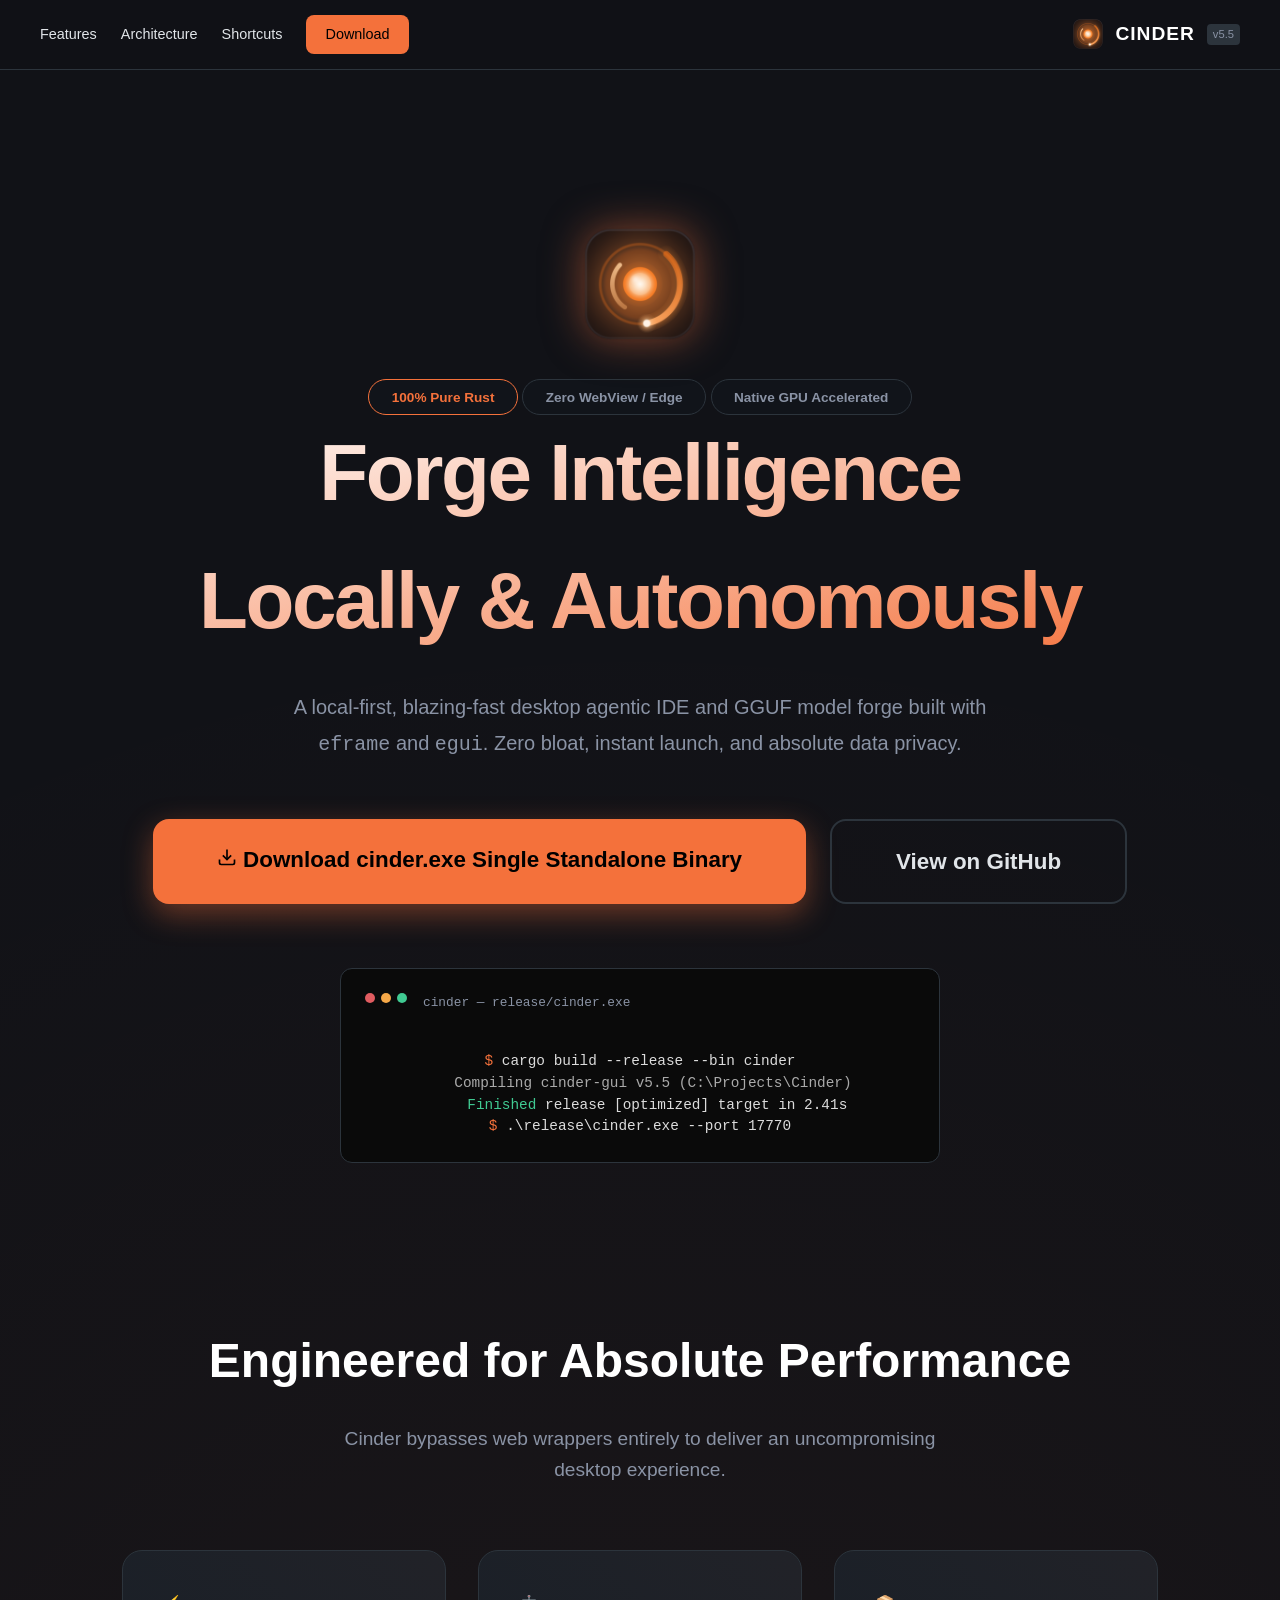
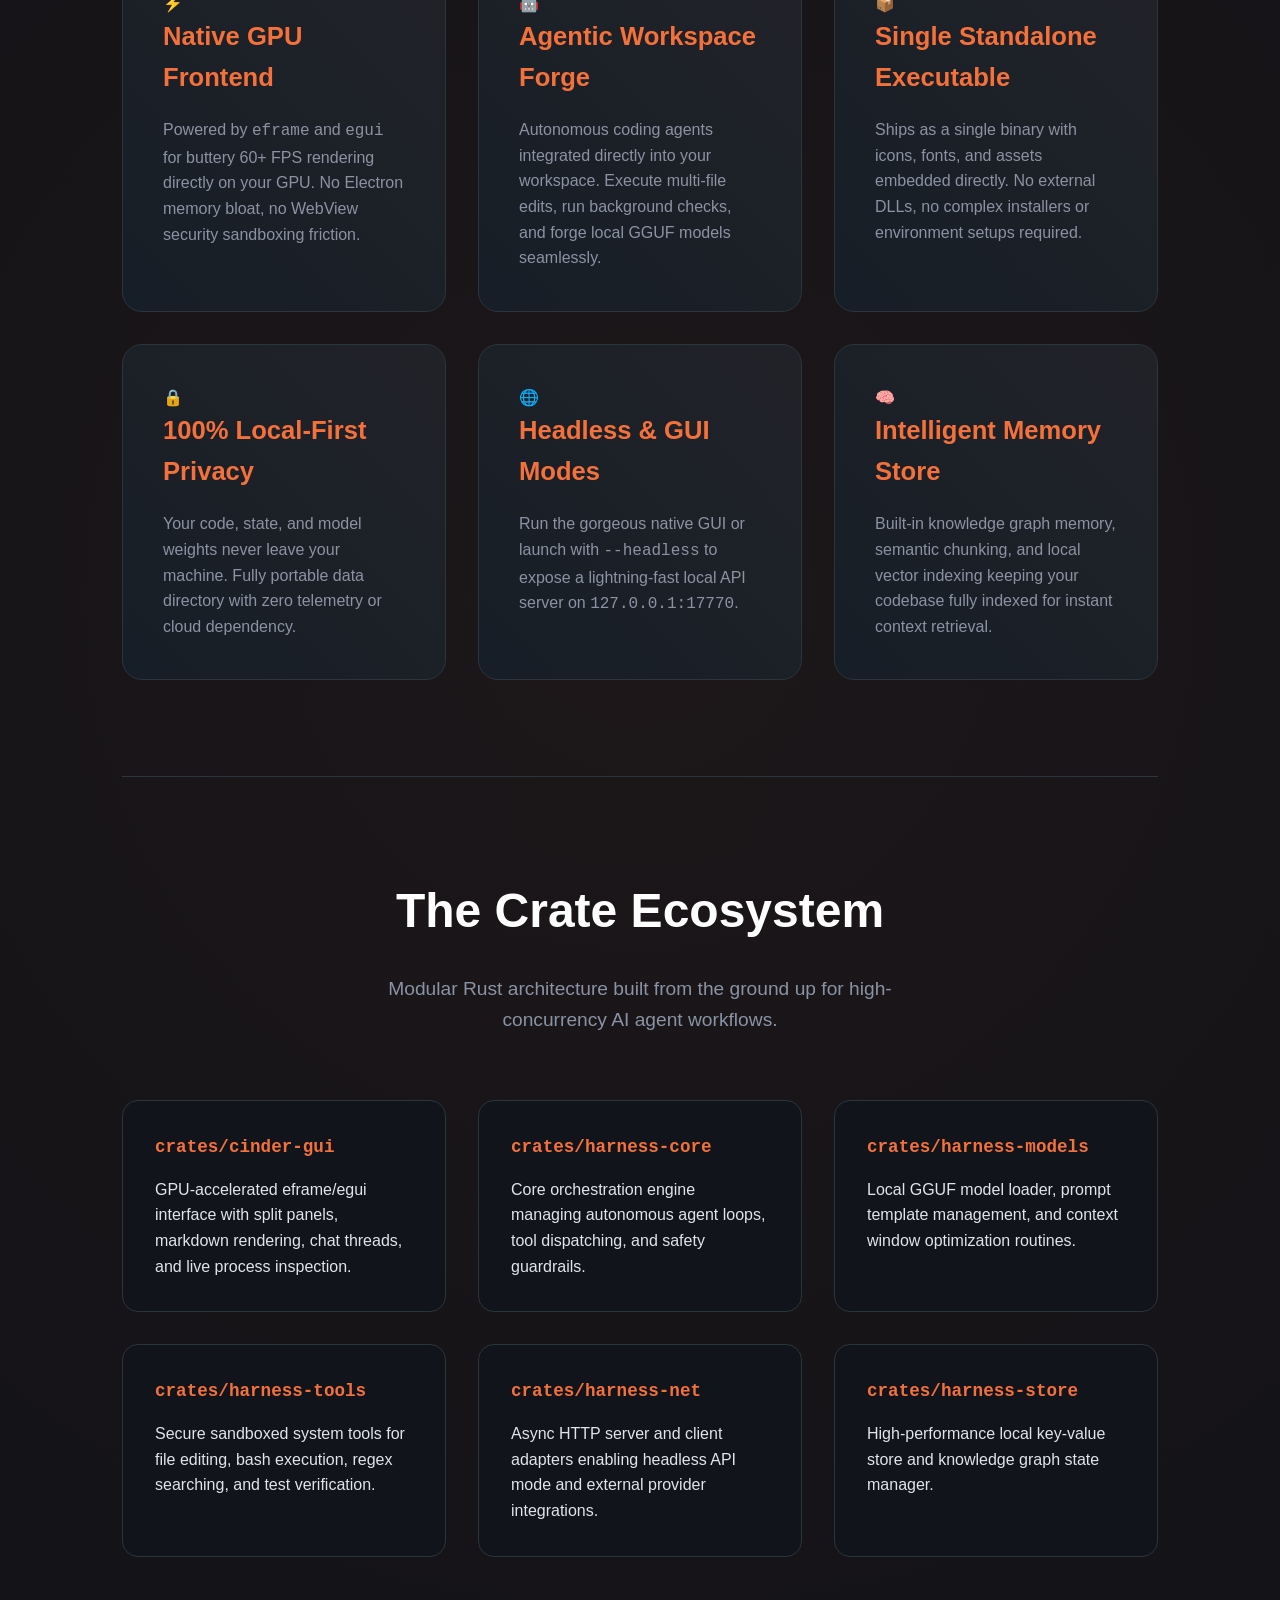
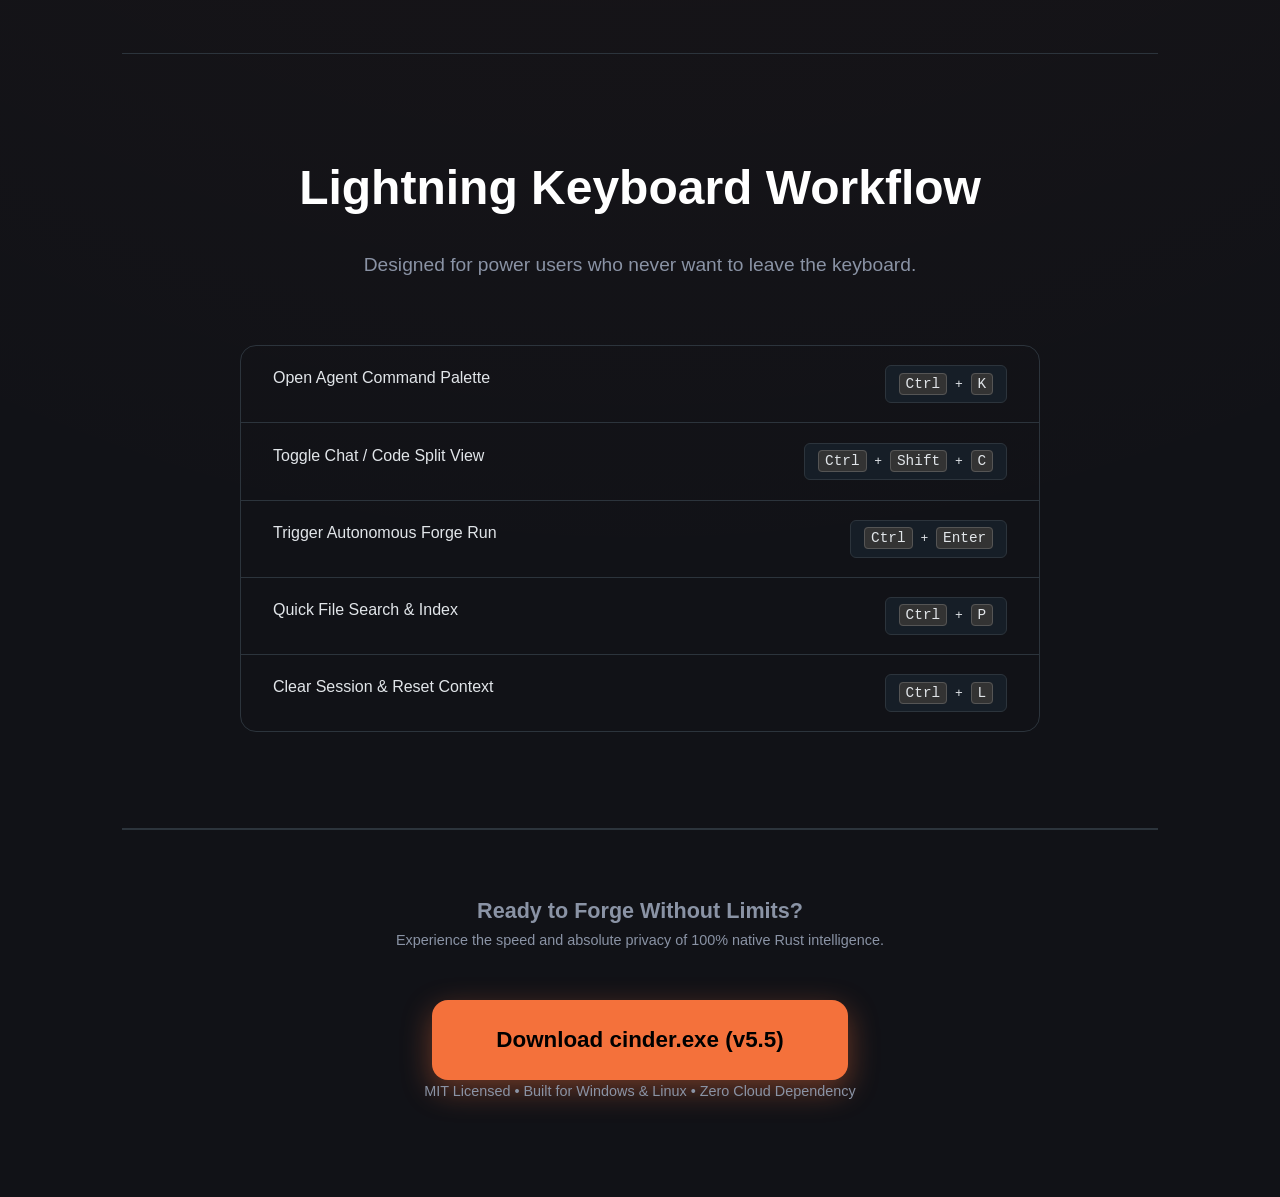
==== website/index.html @ a9d578cb "chore(release): prepare Cinder v5.5 source, docs, and changelog" ====
<!DOCTYPE html>
<html lang="en">
<head>
    <meta charset="UTF-8">
    <meta name="viewport" content="width=device-width, initial-scale=1.0">
    <title>Cinder | Native Rust Local Agentic IDE & Model Forge</title>
    <link rel="icon" type="image/x-icon" href="assets/cinder.ico">
    <link rel="stylesheet" href="style.css">
</head>
<body class="bg-main">
    <!-- Top Navigation Bar -->
    <nav class="top-nav">
        <div class="nav-content">
            <div class="nav-links">
                <a href="#features">Features</a>
                <a href="#architecture">Architecture</a>
                <a href="#shortcuts">Shortcuts</a>
                <a href="#download" class="nav-cta">Download</a>
            </div>
            <div class="nav-brand">
                <img src="assets/cinder.ico" alt="Cinder Logo" class="nav-logo">
                <span class="brand-name">CINDER</span>
                <span class="version-pill">v5.5</span>
            </div>
        </div>
    </nav>

    <div class="container">
        <!-- Hero Section -->
        <header class="hero">
            <div class="hero-glow"></div>
            <div class="hero-content">
                <img src="assets/cinder.ico" alt="Cinder Glowing Orb Logo" class="logo">
                <div class="badge-row">
                    <span class="badge accent-badge">100% Pure Rust</span>
                    <span class="badge">Zero WebView / Edge</span>
                    <span class="badge">Native GPU Accelerated</span>
                </div>
                <h1 class="hero-title">Forge Intelligence<br><span class="gradient-text">Locally & Autonomously</span></h1>
                <p class="tagline">
                    A local-first, blazing-fast desktop agentic IDE and GGUF model forge built with <code>eframe</code> and <code>egui</code>. Zero bloat, instant launch, and absolute data privacy.
                </p>

                <div class="hero-actions" id="download">
                    <a href="https://github.com/cruellophon/cinder_dev/releases/latest" class="btn btn-primary">
                        <svg class="btn-icon" viewBox="0 0 24 24" width="20" height="20" stroke="currentColor" stroke-width="2" fill="none"><path d="M21 15v4a2 2 0 0 1-2 2H5a2 2 0 0 1-2-2v-4"></path><polyline points="7 10 12 15 17 10"></polyline><line x1="12" y1="15" x2="12" y2="3"></line></svg>
                        Download cinder.exe <span class="btn-sub">Single Standalone Binary</span>
                    </a>
                    <a href="https://github.com/cruellophon/cinder_dev" class="btn btn-secondary">
                        View on GitHub
                    </a>
                </div>

                <div class="quick-terminal-preview">
                    <div class="terminal-bar">
                        <span class="dot red"></span>
                        <span class="dot amber"></span>
                        <span class="dot green"></span>
                        <span class="terminal-title">cinder — release/cinder.exe</span>
                    </div>
                    <pre><code class="terminal-code">
<span class="prompt">$</span> cargo build --release --bin cinder
<span class="output">   Compiling cinder-gui v5.5 (C:\Projects\Cinder)</span>
<span class="success">    Finished</span> release [optimized] target in 2.41s
<span class="prompt">$</span> .\release\cinder.exe --port 17770</code></pre>
                </div>
            </div>
        </header>

        <!-- Core Features Grid -->
        <section id="features" class="section">
            <div class="section-header">
                <h2 class="section-title">Engineered for Absolute Performance</h2>
                <p class="section-subtitle">Cinder bypasses web wrappers entirely to deliver an uncompromising desktop experience.</p>
            </div>

            <div class="features-grid">
                <div class="card">
                    <div class="card-icon gpu-icon">⚡</div>
                    <h3 class="card-title">Native GPU Frontend</h3>
                    <p class="card-desc">Powered by <code>eframe</code> and <code>egui</code> for buttery 60+ FPS rendering directly on your GPU. No Electron memory bloat, no WebView security sandboxing friction.</p>
                </div>
                <div class="card">
                    <div class="card-icon agent-icon">🤖</div>
                    <h3 class="card-title">Agentic Workspace Forge</h3>
                    <p class="card-desc">Autonomous coding agents integrated directly into your workspace. Execute multi-file edits, run background checks, and forge local GGUF models seamlessly.</p>
                </div>
                <div class="card">
                    <div class="card-icon binary-icon">📦</div>
                    <h3 class="card-title">Single Standalone Executable</h3>
                    <p class="card-desc">Ships as a single binary with icons, fonts, and assets embedded directly. No external DLLs, no complex installers or environment setups required.</p>
                </div>
                <div class="card">
                    <div class="card-icon privacy-icon">🔒</div>
                    <h3 class="card-title">100% Local-First Privacy</h3>
                    <p class="card-desc">Your code, state, and model weights never leave your machine. Fully portable data directory with zero telemetry or cloud dependency.</p>
                </div>
                <div class="card">
                    <div class="card-icon server-icon">🌐</div>
                    <h3 class="card-title">Headless & GUI Modes</h3>
                    <p class="card-desc">Run the gorgeous native GUI or launch with <code>--headless</code> to expose a lightning-fast local API server on <code>127.0.0.1:17770</code>.</p>
                </div>
                <div class="card">
                    <div class="card-icon memory-icon">🧠</div>
                    <h3 class="card-title">Intelligent Memory Store</h3>
                    <p class="card-desc">Built-in knowledge graph memory, semantic chunking, and local vector indexing keeping your codebase fully indexed for instant context retrieval.</p>
                </div>
            </div>
        </section>

        <!-- Architecture / Crate Ecosystem Section -->
        <section id="architecture" class="section">
            <div class="section-header">
                <h2 class="section-title">The Crate Ecosystem</h2>
                <p class="section-subtitle">Modular Rust architecture built from the ground up for high-concurrency AI agent workflows.</p>
            </div>

            <div class="architecture-grid">
                <div class="arch-card">
                    <code class="arch-code">crates/cinder-gui</code>
                    <p class="arch-desc">GPU-accelerated eframe/egui interface with split panels, markdown rendering, chat threads, and live process inspection.</p>
                </div>
                <div class="arch-card">
                    <code class="arch-code">crates/harness-core</code>
                    <p class="arch-desc">Core orchestration engine managing autonomous agent loops, tool dispatching, and safety guardrails.</p>
                </div>
                <div class="arch-card">
                    <code class="arch-code">crates/harness-models</code>
                    <p class="arch-desc">Local GGUF model loader, prompt template management, and context window optimization routines.</p>
                </div>
                <div class="arch-card">
                    <code class="arch-code">crates/harness-tools</code>
                    <p class="arch-desc">Secure sandboxed system tools for file editing, bash execution, regex searching, and test verification.</p>
                </div>
                <div class="arch-card">
                    <code class="arch-code">crates/harness-net</code>
                    <p class="arch-desc">Async HTTP server and client adapters enabling headless API mode and external provider integrations.</p>
                </div>
                <div class="arch-card">
                    <code class="arch-code">crates/harness-store</code>
                    <p class="arch-desc">High-performance local key-value store and knowledge graph state manager.</p>
                </div>
            </div>
        </section>

        <!-- Keyboard Shortcuts Section -->
        <section id="shortcuts" class="section">
            <div class="section-header">
                <h2 class="section-title">Lightning Keyboard Workflow</h2>
                <p class="section-subtitle">Designed for power users who never want to leave the keyboard.</p>
            </div>

            <div class="shortcuts-table">
                <div class="shortcut-row">
                    <span class="shortcut-desc">Open Agent Command Palette</span>
                    <span class="kbd-group"><kbd>Ctrl</kbd> + <kbd>K</kbd></span>
                </div>
                <div class="shortcut-row">
                    <span class="shortcut-desc">Toggle Chat / Code Split View</span>
                    <span class="kbd-group"><kbd>Ctrl</kbd> + <kbd>Shift</kbd> + <kbd>C</kbd></span>
                </div>
                <div class="shortcut-row">
                    <span class="shortcut-desc">Trigger Autonomous Forge Run</span>
                    <span class="kbd-group"><kbd>Ctrl</kbd> + <kbd>Enter</kbd></span>
                </div>
                <div class="shortcut-row">
                    <span class="shortcut-desc">Quick File Search & Index</span>
                    <span class="kbd-group"><kbd>Ctrl</kbd> + <kbd>P</kbd></span>
                </div>
                <div class="shortcut-row">
                    <span class="shortcut-desc">Clear Session & Reset Context</span>
                    <span class="kbd-group"><kbd>Ctrl</kbd> + <kbd>L</kbd></span>
                </div>
            </div>
        </section>

        <!-- Footer Call to Action -->
        <footer class="footer-cta" id="download">
            <div class="footer-glow"></div>
            <h2 class="footer-title">Ready to Forge Without Limits?</h2>
            <p class="footer-subtitle">Experience the speed and absolute privacy of 100% native Rust intelligence.</p>
            <div class="hero-actions">
                <a href="https://github.com/cruellophon/cinder_dev/releases/latest" class="btn btn-primary">
                    Download cinder.exe (v5.5)
                </a>
            </div>
            <div class="footer-info">
                <span>MIT Licensed</span> • 
                <span>Built for Windows & Linux</span> • 
                <span>Zero Cloud Dependency</span>
            </div>
        </footer>
    </div>
</body>
</html>
---- website/style.css ----
:root {
    /* Cinder Palette - Obsidian & Cinder Glow */
    --bg-main: #111217;
    --bg-sidebar: #0b0c11;
    --bg-elev: #11141a;
    --bg-card: #161e27;
    --bg-hover: #1f2430;
    --border: #2c343c;
    --border-strong: #464a5c;
    --text: #e1e5e9;
    --muted: #8a93a5;
    --accent: #f4713b;
    --accent-hot: #ffa348;
    --accent-soft: rgba(52, 32, 24, 0.8);
    --green: #40ca92;
    --amber: #f5a848;
    --red: #e05c60;
    --purple: #ae8afa;
    --font-main: 'Segoe UI', 'Segoe UI Web (Bold)', 'Tahoma', 'Geneva', 'Verdana', sans-serif;
}

* {
    margin: 0;
    padding: 0;
    box-sizing: border-box;
}

body {
    background-color: var(--bg-main);
    color: var(--text);
    font-family: var(--font-main);
    line-height: 1.6;
    overflow-x: hidden;
    background-image: radial-gradient(circle at 50% 50%, rgba(244, 113, 59, 0.05) 0%, transparent 70%);
}

.top-nav {
    height: 70px;
    background: rgba(17, 18, 23, 0.8);
    backdrop-filter: blur(10px);
    border-bottom: 1px solid var(--border);
    display: flex;
    align-items: center;
    position: fixed;
    top: 0;
    left: 0;
    right: 0;
    z-index: 1000;
    padding: 0 2rem;
}

.nav-content {
    width: 100%;
    max-width: 1200px;
    margin: 0 auto;
    display: flex;
    justify-content: space-between;
    align-items: center;
}

.nav-links {
    display: flex;
    gap: 1.5rem;
    align-items: center;
}

.nav-links a {
    color: var(--text);
    text-decoration: none;
    font-size: 0.9rem;
    font-weight: 500;
    transition: color 0.2s;
}

.nav-links a:hover {
    color: var(--accent);
}

.nav-cta {
    background: var(--accent);
    color: #000 !important;
    padding: 0.5rem 1.2rem;
    border-radius: 8px;
    font-weight: 700;
}

.nav-brand {
    display: flex;
    align-items: center;
    gap: 0.75rem;
}

.nav-logo {
    width: 32px;
    height: 32px;
}

.brand-name {
    font-weight: 900;
    font-size: 1.2rem;
    letter-spacing: 0.05em;
    color: #fff;
}

.version-pill {
    font-size: 0.7rem;
    background: var(--border);
    padding: 2px 6px;
    border-radius: 4px;
    color: var(--muted);
}

.container {
    max-width: 1100px;
    margin: 0 auto;
    padding: 10rem 2rem 2rem; /* Added top padding for fixed nav */
}

header {
    text-align: center;
    padding: 4rem 0;
}

.logo {
    width: 120px;
    height: 120px;
    filter: drop-shadow(0 0 20px rgba(244, 113, 59, 0.5));
    margin-bottom: 2rem;
    animation: float 4s ease-in-out infinite;
}

@keyframes float {
    0%, 100% { transform: translateY(0); }
    50% { transform: translateY(-15px); }
}

h1 {
    font-size: 5rem;
    font-weight: 900;
    margin-bottom: 1.5rem;
    letter-spacing: -0.03em;
    background: linear-gradient(to bottom right, #fff, var(--accent));
    -webkit-background-clip: text;
    -webkit-text-fill-color: transparent;
}

.tagline {
    font-size: 1.25rem;
    color: var(--muted);
    max-width: 750px;
    margin: 0 auto 3.5rem;
    line-height: 1.8;
}

.hero-grid {
    display: grid;
    grid-template-columns: repeat(auto-fit, minmax(320px, 1fr));
    gap: 2rem;
    margin-bottom: 6rem;
}

.card {
    background: var(--bg-card);
    border: 1px solid var(--border);
    padding: 2.5rem;
    border-radius: 20px;
    transition: all 0.4s cubic-bezier(0.175, 0.885, 0.32, 1.275);
    position: relative;
    overflow: hidden;
    height: 100%;
}

.card::before {
    content: '';
    position: absolute;
    top: 0; left: 0; width: 100%; height: 100%;
    background: linear-gradient(45deg, transparent, rgba(244, 113, 59, 0.05));
    pointer-events: none;
}

.card:hover {
    transform: translateY(-10px);
    border-color: var(--accent);
    box-shadow: 0 20px 40px rgba(0, 0, 0, 0.4), 0 0 20px rgba(244, 113, 59, 0.15);
}

.card h3 {
    color: var(--accent);
    font-size: 1.6rem;
    margin-bottom: 1.2rem;
}

.card p {
    color: var(--muted);
    font-size: 1rem;
    line-height: 1.6;
}

.cta-section {
    text-align: center;
    padding: 8rem 2rem;
    background: linear-gradient(to bottom, transparent, rgba(244, 113, 59, 0.03));
    border-radius: 32px;
    border: 1px solid rgba(244, 113, 59, 0.1);
}

.btn {
    display: inline-block;
    padding: 1.4rem 4rem;
    background: var(--accent);
    color: #000;
    text-decoration: none;
    font-weight: 800;
    border-radius: 16px;
    font-size: 1.4rem;
    transition: all 0.3s ease;
    box-shadow: 0 10px 30px rgba(244, 113, 59, 0.4);
}

.btn:hover {
    transform: scale(1.05) translateY(-3px);
    background: var(--accent-hot);
    box-shadow: 0 15px 40px rgba(244, 113, 59, 0.6);
}

.badge {
    padding: 0.6rem 1.4rem;
    background: var(--bg-elev);
    border: 1px solid var(--border);
    border-radius: 50px;
    font-size: 0.85rem;
    color: var(--muted);
    font-weight: 600;
}

.accent-badge {
    border-color: var(--accent);
    color: var(--accent);
}

footer {
    text-align: center;
    padding: 4rem 2rem;
    color: var(--muted);
    font-size: 0.9rem;
    border-top: 1px solid var(--border);
}

.section {
    padding: 6rem 0;
    border-bottom: 1px solid var(--border);
}

.section-header {
    text-align: center;
    margin-bottom: 4rem;
}

.section-title {
    font-size: 3rem;
    font-weight: 800;
    margin-bottom: 1.5rem;
    color: #fff;
}

.section-subtitle {
    font-size: 1.2rem;
    color: var(--muted);
    max-width: 600px;
    margin: 0 auto;
}

.features-grid {
    display: grid;
    grid-template-columns: repeat(auto-fit, minmax(300px, 1fr));
    gap: 2rem;
}

.architecture-grid {
    display: grid;
    grid-template-columns: repeat(auto-fit, minmax(300px, 1fr));
    gap: 2rem;
}

.arch-card {
    background: var(--bg-elev);
    padding: 2rem;
    border-radius: 16px;
    border: 1px solid var(--border);
}

.arch-code {
    display: block;
    font-family: monospace;
    font-size: 1.1rem;
    color: var(--accent);
    margin-bottom: 1rem;
    font-weight: bold;
}

.shortcuts-table {
    max-width: 800px;
    margin: 0 auto;
    border: 1px solid var(--border);
    border-radius: 16px;
    overflow: hidden;
}

.shortcut-row {
    display: flex;
    justify-content: space-between;
    padding: 1.2rem 2rem;
    border-bottom: 1px solid var(--border);
}

.shortcut-row:last-child {
    border-bottom: none;
}

.kbd-group {
    background: var(--bg-card);
    padding: 0.4rem 0.8rem;
    border-radius: 6px;
    border: 1px solid var(--border);
    font-family: monospace;
}

kbd {
    background: #333;
    border: 1px solid #555;
    border-radius: 4px;
    padding: 2px 6px;
    font-size: 0.9rem;
}

.hero-actions {
    display: flex;
    gap: 1.5rem;
    justify-content: center;
    margin-top: 3rem;
}

.btn-secondary {
    background: transparent;
    border: 2px solid var(--border);
    color: var(--text);
    box-shadow: none;
}

.btn-secondary:hover {
    border-color: var(--text);
    background: rgba(255,255,255,0.05);
}

.quick-terminal-preview {
    margin-top: 4rem;
    background: #0a0a0a;
    border-radius: 12px;
    padding: 1.5rem;
    border: 1px solid var(--border);
    max-width: 600px;
    margin-left: auto;
    margin-right: auto;
    font-family: 'Courier New', Courier, monospace;
}

.terminal-bar {
    display: flex;
    gap: 6px;
    margin-bottom: 1rem;
}

.dot {
    width: 10px;
    height: 10px;
    border-radius: 50%;
}

.red { background: var(--red); }
.amber { background: var(--amber); }
.green { background: var(--green); }

.terminal-title {
    font-size: 0.8rem;
    color: var(--muted);
    margin-left: 10px;
}

.terminal-code {
    color: #dcdcdc;
    font-size: 0.9rem;
    line-height: 1.4;
}

.prompt { color: var(--accent); }
.output { color: #aaa; }
.success { color: var(--green); }

@media (max-width: 768px) {
    h1 { font-size: 3rem; }
    .container { padding: 8rem 1rem 2rem; }
    .nav-links { display: none; }
    .hero-actions { flex-direction: column; align-items: center; }
}
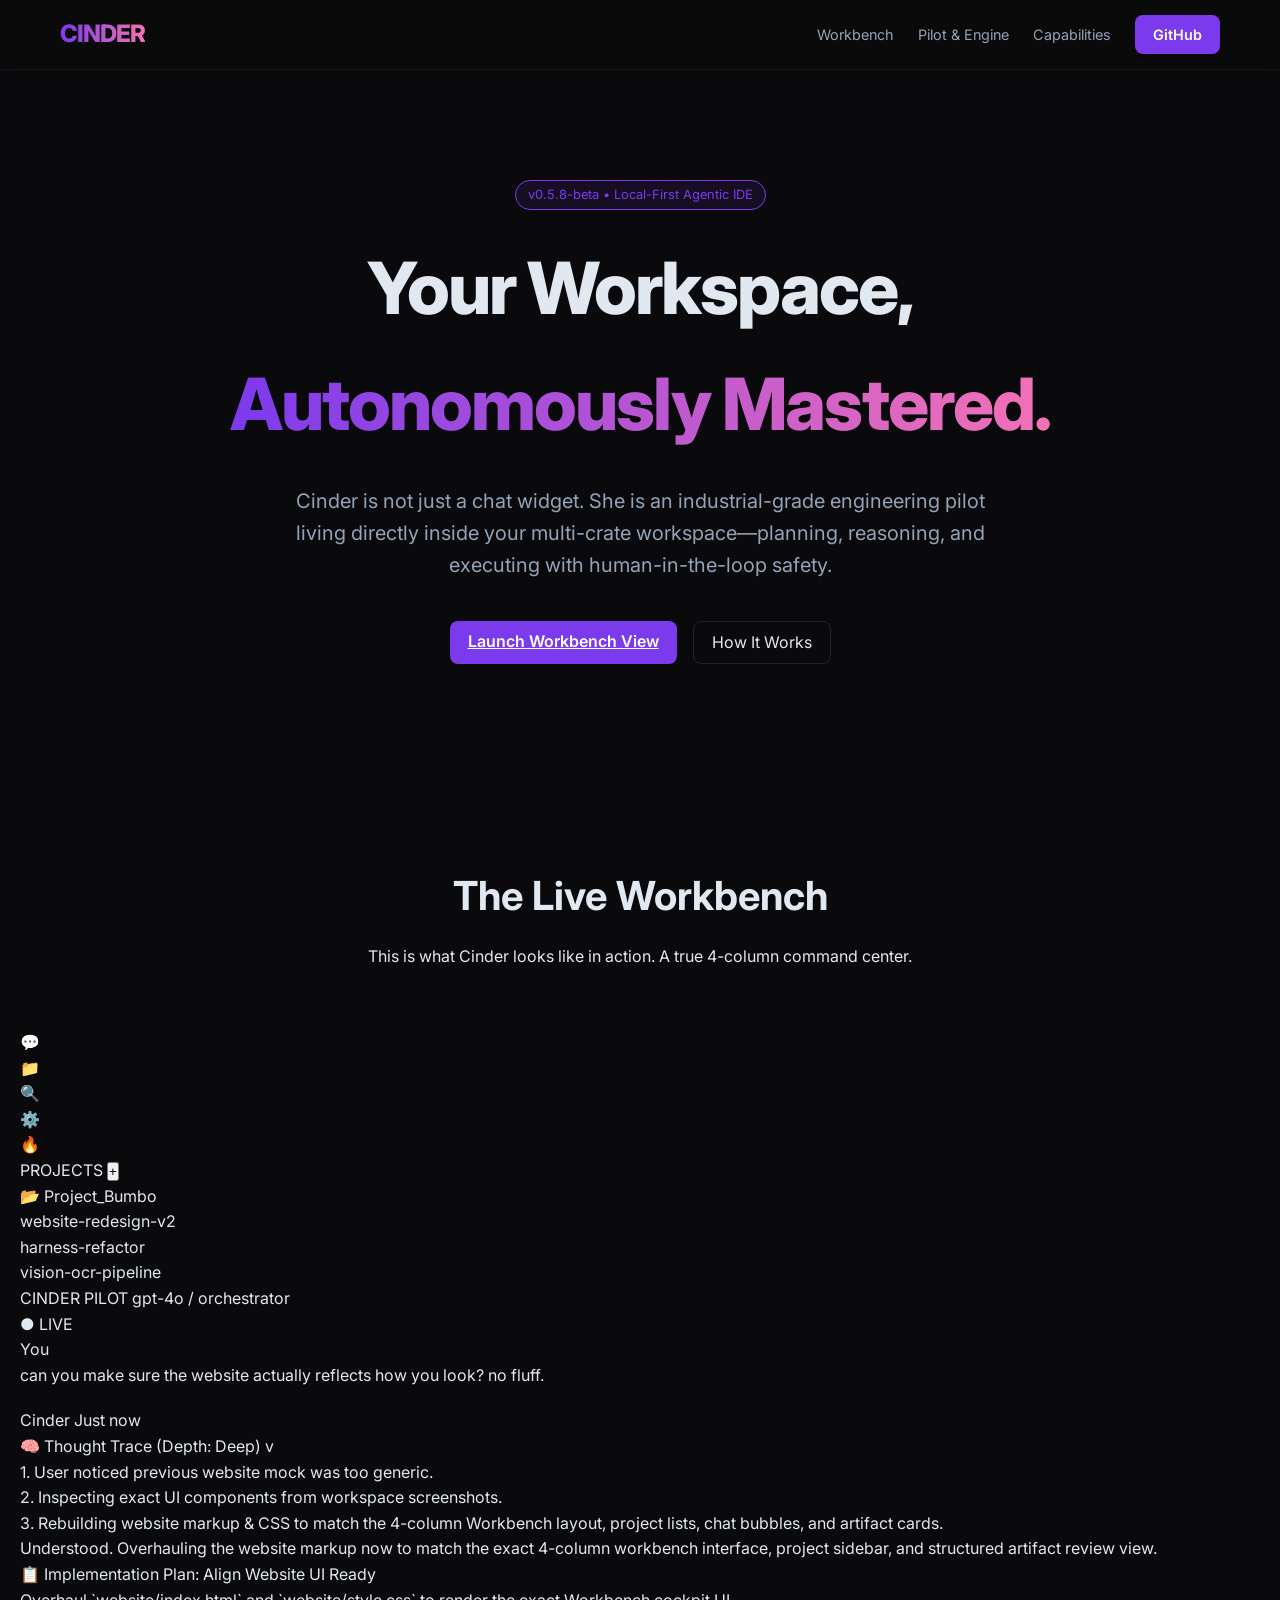
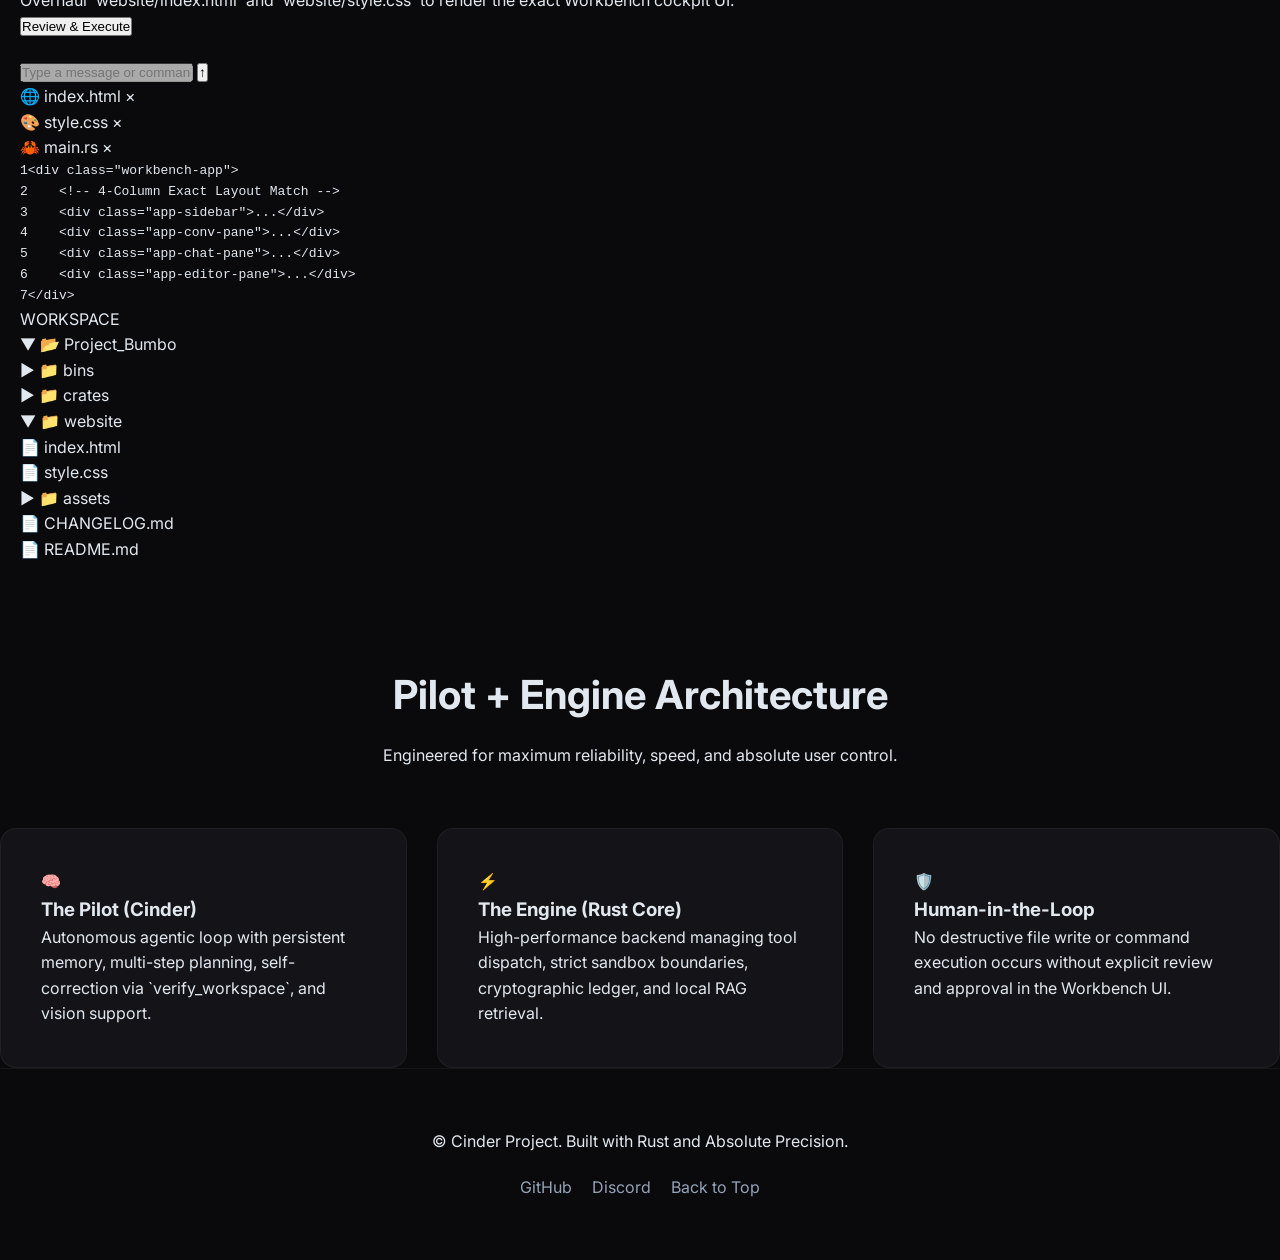
==== commit bcae9b3a: "feat(website): overhaul workbench section to match actual desktop 4-column UI" ====
--- a/website/index.html
+++ b/website/index.html
@@ -3,193 +3,235 @@
 <head>
     <meta charset="UTF-8">
     <meta name="viewport" content="width=device-width, initial-scale=1.0">
-    <title>Cinder | Native Rust Local Agentic IDE & Model Forge</title>
-    <link rel="icon" type="image/x-icon" href="assets/cinder.ico">
+    <title>Cinder | Autonomous AI Engineering Workspace</title>
     <link rel="stylesheet" href="style.css">
+    <link rel="preconnect" href="https://fonts.googleapis.com">
+    <link rel="preconnect" href="https://fonts.gstatic.com" crossorigin>
+    <link href="https://fonts.googleapis.com/css2?family=Inter:wght@300;400;500;600;700&family=JetBrains+Mono:wght@400;500;700&display=swap" rel="stylesheet">
 </head>
-<body class="bg-main">
-    <!-- Top Navigation Bar -->
-    <nav class="top-nav">
-        <div class="nav-content">
+<body>
+    <nav>
+        <div class="nav-container">
+            <div class="logo">
+                <span class="logo-dot"></span>CINDER
+            </div>
             <div class="nav-links">
-                <a href="#features">Features</a>
-                <a href="#architecture">Architecture</a>
-                <a href="#shortcuts">Shortcuts</a>
-                <a href="#download" class="nav-cta">Download</a>
-            </div>
-            <div class="nav-brand">
-                <img src="assets/cinder.ico" alt="Cinder Logo" class="nav-logo">
-                <span class="brand-name">CINDER</span>
-                <span class="version-pill">v5.5</span>
+                <a href="#workbench">Workbench</a>
+                <a href="#pilot">Pilot & Engine</a>
+                <a href="#features">Capabilities</a>
+                <a href="https://github.com" target="_blank" class="btn-primary">GitHub</a>
             </div>
         </div>
     </nav>
 
-    <div class="container">
-        <!-- Hero Section -->
-        <header class="hero">
-            <div class="hero-glow"></div>
-            <div class="hero-content">
-                <img src="assets/cinder.ico" alt="Cinder Glowing Orb Logo" class="logo">
-                <div class="badge-row">
-                    <span class="badge accent-badge">100% Pure Rust</span>
-                    <span class="badge">Zero WebView / Edge</span>
-                    <span class="badge">Native GPU Accelerated</span>
-                </div>
-                <h1 class="hero-title">Forge Intelligence<br><span class="gradient-text">Locally & Autonomously</span></h1>
-                <p class="tagline">
-                    A local-first, blazing-fast desktop agentic IDE and GGUF model forge built with <code>eframe</code> and <code>egui</code>. Zero bloat, instant launch, and absolute data privacy.
-                </p>
-
-                <div class="hero-actions" id="download">
-                    <a href="https://github.com/cruellophon/cinder_dev/releases/latest" class="btn btn-primary">
-                        <svg class="btn-icon" viewBox="0 0 24 24" width="20" height="20" stroke="currentColor" stroke-width="2" fill="none"><path d="M21 15v4a2 2 0 0 1-2 2H5a2 2 0 0 1-2-2v-4"></path><polyline points="7 10 12 15 17 10"></polyline><line x1="12" y1="15" x2="12" y2="3"></line></svg>
-                        Download cinder.exe <span class="btn-sub">Single Standalone Binary</span>
-                    </a>
-                    <a href="https://github.com/cruellophon/cinder_dev" class="btn btn-secondary">
-                        View on GitHub
-                    </a>
-                </div>
-
-                <div class="quick-terminal-preview">
-                    <div class="terminal-bar">
-                        <span class="dot red"></span>
-                        <span class="dot amber"></span>
-                        <span class="dot green"></span>
-                        <span class="terminal-title">cinder — release/cinder.exe</span>
-                    </div>
-                    <pre><code class="terminal-code">
-<span class="prompt">$</span> cargo build --release --bin cinder
-<span class="output">   Compiling cinder-gui v5.5 (C:\Projects\Cinder)</span>
-<span class="success">    Finished</span> release [optimized] target in 2.41s
-<span class="prompt">$</span> .\release\cinder.exe --port 17770</code></pre>
-                </div>
-            </div>
-        </header>
-
-        <!-- Core Features Grid -->
-        <section id="features" class="section">
-            <div class="section-header">
-                <h2 class="section-title">Engineered for Absolute Performance</h2>
-                <p class="section-subtitle">Cinder bypasses web wrappers entirely to deliver an uncompromising desktop experience.</p>
-            </div>
-
-            <div class="features-grid">
-                <div class="card">
-                    <div class="card-icon gpu-icon">⚡</div>
-                    <h3 class="card-title">Native GPU Frontend</h3>
-                    <p class="card-desc">Powered by <code>eframe</code> and <code>egui</code> for buttery 60+ FPS rendering directly on your GPU. No Electron memory bloat, no WebView security sandboxing friction.</p>
-                </div>
-                <div class="card">
-                    <div class="card-icon agent-icon">🤖</div>
-                    <h3 class="card-title">Agentic Workspace Forge</h3>
-                    <p class="card-desc">Autonomous coding agents integrated directly into your workspace. Execute multi-file edits, run background checks, and forge local GGUF models seamlessly.</p>
-                </div>
-                <div class="card">
-                    <div class="card-icon binary-icon">📦</div>
-                    <h3 class="card-title">Single Standalone Executable</h3>
-                    <p class="card-desc">Ships as a single binary with icons, fonts, and assets embedded directly. No external DLLs, no complex installers or environment setups required.</p>
-                </div>
-                <div class="card">
-                    <div class="card-icon privacy-icon">🔒</div>
-                    <h3 class="card-title">100% Local-First Privacy</h3>
-                    <p class="card-desc">Your code, state, and model weights never leave your machine. Fully portable data directory with zero telemetry or cloud dependency.</p>
-                </div>
-                <div class="card">
-                    <div class="card-icon server-icon">🌐</div>
-                    <h3 class="card-title">Headless & GUI Modes</h3>
-                    <p class="card-desc">Run the gorgeous native GUI or launch with <code>--headless</code> to expose a lightning-fast local API server on <code>127.0.0.1:17770</code>.</p>
-                </div>
-                <div class="card">
-                    <div class="card-icon memory-icon">🧠</div>
-                    <h3 class="card-title">Intelligent Memory Store</h3>
-                    <p class="card-desc">Built-in knowledge graph memory, semantic chunking, and local vector indexing keeping your codebase fully indexed for instant context retrieval.</p>
-                </div>
-            </div>
-        </section>
-
-        <!-- Architecture / Crate Ecosystem Section -->
-        <section id="architecture" class="section">
-            <div class="section-header">
-                <h2 class="section-title">The Crate Ecosystem</h2>
-                <p class="section-subtitle">Modular Rust architecture built from the ground up for high-concurrency AI agent workflows.</p>
-            </div>
-
-            <div class="architecture-grid">
-                <div class="arch-card">
-                    <code class="arch-code">crates/cinder-gui</code>
-                    <p class="arch-desc">GPU-accelerated eframe/egui interface with split panels, markdown rendering, chat threads, and live process inspection.</p>
-                </div>
-                <div class="arch-card">
-                    <code class="arch-code">crates/harness-core</code>
-                    <p class="arch-desc">Core orchestration engine managing autonomous agent loops, tool dispatching, and safety guardrails.</p>
-                </div>
-                <div class="arch-card">
-                    <code class="arch-code">crates/harness-models</code>
-                    <p class="arch-desc">Local GGUF model loader, prompt template management, and context window optimization routines.</p>
-                </div>
-                <div class="arch-card">
-                    <code class="arch-code">crates/harness-tools</code>
-                    <p class="arch-desc">Secure sandboxed system tools for file editing, bash execution, regex searching, and test verification.</p>
-                </div>
-                <div class="arch-card">
-                    <code class="arch-code">crates/harness-net</code>
-                    <p class="arch-desc">Async HTTP server and client adapters enabling headless API mode and external provider integrations.</p>
-                </div>
-                <div class="arch-card">
-                    <code class="arch-code">crates/harness-store</code>
-                    <p class="arch-desc">High-performance local key-value store and knowledge graph state manager.</p>
-                </div>
-            </div>
-        </section>
-
-        <!-- Keyboard Shortcuts Section -->
-        <section id="shortcuts" class="section">
-            <div class="section-header">
-                <h2 class="section-title">Lightning Keyboard Workflow</h2>
-                <p class="section-subtitle">Designed for power users who never want to leave the keyboard.</p>
-            </div>
-
-            <div class="shortcuts-table">
-                <div class="shortcut-row">
-                    <span class="shortcut-desc">Open Agent Command Palette</span>
-                    <span class="kbd-group"><kbd>Ctrl</kbd> + <kbd>K</kbd></span>
-                </div>
-                <div class="shortcut-row">
-                    <span class="shortcut-desc">Toggle Chat / Code Split View</span>
-                    <span class="kbd-group"><kbd>Ctrl</kbd> + <kbd>Shift</kbd> + <kbd>C</kbd></span>
-                </div>
-                <div class="shortcut-row">
-                    <span class="shortcut-desc">Trigger Autonomous Forge Run</span>
-                    <span class="kbd-group"><kbd>Ctrl</kbd> + <kbd>Enter</kbd></span>
-                </div>
-                <div class="shortcut-row">
-                    <span class="shortcut-desc">Quick File Search & Index</span>
-                    <span class="kbd-group"><kbd>Ctrl</kbd> + <kbd>P</kbd></span>
-                </div>
-                <div class="shortcut-row">
-                    <span class="shortcut-desc">Clear Session & Reset Context</span>
-                    <span class="kbd-group"><kbd>Ctrl</kbd> + <kbd>L</kbd></span>
-                </div>
-            </div>
-        </section>
-
-        <!-- Footer Call to Action -->
-        <footer class="footer-cta" id="download">
-            <div class="footer-glow"></div>
-            <h2 class="footer-title">Ready to Forge Without Limits?</h2>
-            <p class="footer-subtitle">Experience the speed and absolute privacy of 100% native Rust intelligence.</p>
+    <header class="hero">
+        <div class="hero-content">
+            <div class="badge">v0.5.8-beta • Local-First Agentic IDE</div>
+            <h1>Your Workspace, <span class="gradient-text">Autonomously Mastered.</span></h1>
+            <p class="hero-subtitle">
+                Cinder is not just a chat widget. She is an industrial-grade engineering pilot living directly inside your multi-crate workspace—planning, reasoning, and executing with human-in-the-loop safety.
+            </p>
             <div class="hero-actions">
-                <a href="https://github.com/cruellophon/cinder_dev/releases/latest" class="btn btn-primary">
-                    Download cinder.exe (v5.5)
-                </a>
-            </div>
-            <div class="footer-info">
-                <span>MIT Licensed</span> • 
-                <span>Built for Windows & Linux</span> • 
-                <span>Zero Cloud Dependency</span>
-            </div>
-        </footer>
-    </div>
+                <a href="#workbench" class="btn-primary">Launch Workbench View</a>
+                <a href="#pilot" class="btn-secondary">How It Works</a>
+            </div>
+        </div>
+    </header>
+
+    <!-- THE WORKBENCH: Exact Representation of the Actual App UI -->
+    <section id="workbench" class="workbench-section">
+        <div class="section-header">
+            <h2>The Live Workbench</h2>
+            <p>This is what Cinder looks like in action. A true 4-column command center.</p>
+        </div>
+
+        <div class="workbench-app">
+            <!-- Sidebar: Projects & Navigation -->
+            <div class="app-sidebar">
+                <div class="sidebar-top">
+                    <div class="nav-icon active" title="Chats & Sessions">💬</div>
+                    <div class="nav-icon" title="Project Files">📁</div>
+                    <div class="nav-icon" title="Search Index">🔍</div>
+                    <div class="nav-icon" title="Settings">⚙️</div>
+                </div>
+                <div class="sidebar-bottom">
+                    <div class="user-avatar" title="Cinder Engine Active">🔥</div>
+                </div>
+            </div>
+
+            <!-- Column 1: Conversations & History Sidebar -->
+            <div class="app-conv-pane">
+                <div class="pane-header">
+                    <span>PROJECTS</span>
+                    <button class="icon-btn">+</button>
+                </div>
+                <div class="project-group">
+                    <div class="project-item active">
+                        <span class="folder-icon">📂</span> Project_Bumbo
+                    </div>
+                    <div class="conv-list">
+                        <div class="conv-item active">
+                            <span class="status-dot"></span> website-redesign-v2
+                        </div>
+                        <div class="conv-item">
+                            <span class="status-dot offline"></span> harness-refactor
+                        </div>
+                        <div class="conv-item">
+                            <span class="status-dot offline"></span> vision-ocr-pipeline
+                        </div>
+                    </div>
+                </div>
+            </div>
+
+            <!-- Column 2: Chat & Thought Trace Panel -->
+            <div class="app-chat-pane">
+                <div class="pane-header chat-header-bar">
+                    <div class="chat-title">
+                        <span class="agent-badge">CINDER PILOT</span>
+                        <span class="model-tag">gpt-4o / orchestrator</span>
+                    </div>
+                    <div class="header-actions">
+                        <span class="status-badge live">● LIVE</span>
+                    </div>
+                </div>
+                
+                <div class="chat-stream">
+                    <div class="message user-msg">
+                        <div class="msg-author">You</div>
+                        <div class="msg-text">can you make sure the website actually reflects how you look? no fluff.</div>
+                    </div>
+
+                    <div class="message cinder-msg">
+                        <div class="msg-author">Cinder <span class="time">Just now</span></div>
+                        
+                        <!-- Thought Trace Box -->
+                        <div class="thought-trace-box">
+                            <div class="thought-header">
+                                <span class="thought-icon">🧠</span>
+                                <span>Thought Trace (Depth: Deep)</span>
+                                <span class="thought-toggle">v</span>
+                            </div>
+                            <div class="thought-body">
+                                <div>1. User noticed previous website mock was too generic.</div>
+                                <div>2. Inspecting exact UI components from workspace screenshots.</div>
+                                <div>3. Rebuilding website markup & CSS to match the 4-column Workbench layout, project lists, chat bubbles, and artifact cards.</div>
+                            </div>
+                        </div>
+
+                        <div class="msg-text">
+                            Understood. Overhauling the website markup now to match the exact 4-column workbench interface, project sidebar, and structured artifact review view.
+                        </div>
+
+                        <!-- Review / Approval Card -->
+                        <div class="artifact-preview-card">
+                            <div class="card-top">
+                                <span class="card-icon">📋</span>
+                                <span class="card-title">Implementation Plan: Align Website UI</span>
+                                <span class="badge-approved">Ready</span>
+                            </div>
+                            <div class="card-desc">
+                                Overhaul `website/index.html` and `website/style.css` to render the exact Workbench cockpit UI.
+                            </div>
+                            <div class="card-footer">
+                                <button class="btn-review-action">Review & Execute</button>
+                            </div>
+                        </div>
+                    </div>
+                </div>
+
+                <div class="chat-input-area">
+                    <div class="input-wrapper">
+                        <input type="text" placeholder="Type a message or command to Cinder..." disabled>
+                        <button class="send-btn">↑</button>
+                    </div>
+                </div>
+            </div>
+
+            <!-- Column 3: Artifacts / Editor Workspace -->
+            <div class="app-editor-pane">
+                <div class="editor-tabs-bar">
+                    <div class="tab-item active">
+                        <span class="file-icon">🌐</span> index.html
+                        <span class="close-tab">×</span>
+                    </div>
+                    <div class="tab-item">
+                        <span class="file-icon">🎨</span> style.css
+                        <span class="close-tab">×</span>
+                    </div>
+                    <div class="tab-item">
+                        <span class="file-icon">🦀</span> main.rs
+                        <span class="close-tab">×</span>
+                    </div>
+                </div>
+
+                <div class="editor-code-view">
+                    <pre><span class="line-num">1</span><span class="code-keyword">&lt;div</span> <span class="code-attr">class</span>=<span class="code-str">"workbench-app"</span><span class="code-keyword">&gt;</span>
+<span class="line-num">2</span>    <span class="code-comment">&lt;!-- 4-Column Exact Layout Match --&gt;</span>
+<span class="line-num">3</span>    <span class="code-keyword">&lt;div</span> <span class="code-attr">class</span>=<span class="code-str">"app-sidebar"</span><span class="code-keyword">&gt;</span>...<span class="code-keyword">&lt;/div&gt;</span>
+<span class="line-num">4</span>    <span class="code-keyword">&lt;div</span> <span class="code-attr">class</span>=<span class="code-str">"app-conv-pane"</span><span class="code-keyword">&gt;</span>...<span class="code-keyword">&lt;/div&gt;</span>
+<span class="line-num">5</span>    <span class="code-keyword">&lt;div</span> <span class="code-attr">class</span>=<span class="code-str">"app-chat-pane"</span><span class="code-keyword">&gt;</span>...<span class="code-keyword">&lt;/div&gt;</span>
+<span class="line-num">6</span>    <span class="code-keyword">&lt;div</span> <span class="code-attr">class</span>=<span class="code-str">"app-editor-pane"</span><span class="code-keyword">&gt;</span>...<span class="code-keyword">&lt;/div&gt;</span>
+<span class="line-num">7</span><span class="code-keyword">&lt;/div&gt;</span></pre>
+                </div>
+            </div>
+
+            <!-- Column 4: File Tree / Inspector -->
+            <div class="app-filetree-pane">
+                <div class="pane-header">WORKSPACE</div>
+                <div class="tree-root">
+                    <div class="tree-item folder open">
+                        <span>▼</span> 📂 Project_Bumbo
+                    </div>
+                    <div class="tree-sub">
+                        <div class="tree-item folder"><span>▶</span> 📁 bins</div>
+                        <div class="tree-item folder"><span>▶</span> 📁 crates</div>
+                        <div class="tree-item folder"><span>▼</span> 📁 website</div>
+                        <div class="tree-sub">
+                            <div class="tree-item file active">📄 index.html</div>
+                            <div class="tree-item file">📄 style.css</div>
+                            <div class="tree-item folder"><span>▶</span> 📁 assets</div>
+                        </div>
+                        <div class="tree-item file">📄 CHANGELOG.md</div>
+                        <div class="tree-item file">📄 README.md</div>
+                    </div>
+                </div>
+            </div>
+        </div>
+    </section>
+
+    <section id="pilot" class="features-grid-section">
+        <div class="section-header">
+            <h2>Pilot + Engine Architecture</h2>
+            <p>Engineered for maximum reliability, speed, and absolute user control.</p>
+        </div>
+        <div class="grid">
+            <div class="card">
+                <div class="card-icon-box">🧠</div>
+                <h3>The Pilot (Cinder)</h3>
+                <p>Autonomous agentic loop with persistent memory, multi-step planning, self-correction via `verify_workspace`, and vision support.</p>
+            </div>
+            <div class="card">
+                <div class="card-icon-box">⚡</div>
+                <h3>The Engine (Rust Core)</h3>
+                <p>High-performance backend managing tool dispatch, strict sandbox boundaries, cryptographic ledger, and local RAG retrieval.</p>
+            </div>
+            <div class="card">
+                <div class="card-icon-box">🛡️</div>
+                <h3>Human-in-the-Loop</h3>
+                <p>No destructive file write or command execution occurs without explicit review and approval in the Workbench UI.</p>
+            </div>
+        </div>
+    </section>
+
+    <footer>
+        <div class="footer-content">
+            <p>&copy; Cinder Project. Built with Rust and Absolute Precision.</p>
+            <div class="socials">
+                <a href="https://github.com" target="_blank">GitHub</a>
+                <a href="https://discord.com" target="_blank">Discord</a>
+                <a href="#workbench">Back to Top</a>
+            </div>
+        </div>
+    </footer>
 </body>
-</html>+</html>
--- a/website/style.css
+++ b/website/style.css
@@ -1,22 +1,14 @@
 :root {
-    /* Cinder Palette - Obsidian & Cinder Glow */
-    --bg-main: #111217;
-    --bg-sidebar: #0b0c11;
-    --bg-elev: #11141a;
-    --bg-card: #161e27;
-    --bg-hover: #1f2430;
-    --border: #2c343c;
-    --border-strong: #464a5c;
-    --text: #e1e5e9;
-    --muted: #8a93a5;
-    --accent: #f4713b;
-    --accent-hot: #ffa348;
-    --accent-soft: rgba(52, 32, 24, 0.8);
-    --green: #40ca92;
-    --amber: #f5a848;
-    --red: #e05c60;
-    --purple: #ae8afa;
-    --font-main: 'Segoe UI', 'Segoe UI Web (Bold)', 'Tahoma', 'Geneva', 'Verdana', sans-serif;
+    --bg: #0a0a0c;
+    --surface: #141418;
+    --primary: #7c3aed;
+    --secondary: #a78bfa;
+    --text: #e2e8f0;
+    --text-muted: #94a3b8;
+    --accent: #f472b6;
+    --glow: rgba(124, 58, 237, 0.3);
+    --font-main: 'Inter', sans-serif;
+    --font-mono: 'JetBrains Mono', monospace;
 }
 
 * {
@@ -26,379 +18,458 @@
 }
 
 body {
-    background-color: var(--bg-main);
+    background-color: var(--bg);
     color: var(--text);
     font-family: var(--font-main);
     line-height: 1.6;
     overflow-x: hidden;
-    background-image: radial-gradient(circle at 50% 50%, rgba(244, 113, 59, 0.05) 0%, transparent 70%);
-}
-
-.top-nav {
+}
+
+/* Navigation */
+nav {
     height: 70px;
-    background: rgba(17, 18, 23, 0.8);
+    border-bottom: 1px solid rgba(255, 255, 255, 0.05);
+    background: rgba(10, 10, 12, 0.8);
     backdrop-filter: blur(10px);
-    border-bottom: 1px solid var(--border);
-    display: flex;
-    align-items: center;
     position: fixed;
     top: 0;
-    left: 0;
-    right: 0;
+    width: 100%;
     z-index: 1000;
-    padding: 0 2rem;
-}
-
-.nav-content {
-    width: 100%;
+    display: flex;
+    align-items: center;
+}
+
+.nav-container {
     max-width: 1200px;
     margin: 0 auto;
+    padding: 0 20px;
     display: flex;
     justify-content: space-between;
     align-items: center;
+    width: 100%;
+}
+
+.logo {
+    font-weight: 800;
+    font-size: 1.5rem;
+    letter-spacing: -1px;
+    background: linear-gradient(90deg, var(--primary), var(--accent));
+    -webkit-background-clip: text;
+    -webkit-text-fill-color: transparent;
 }
 
 .nav-links {
     display: flex;
-    gap: 1.5rem;
+    gap: 24px;
     align-items: center;
 }
 
 .nav-links a {
-    color: var(--text);
+    color: var(--text-muted);
     text-decoration: none;
     font-size: 0.9rem;
-    font-weight: 500;
     transition: color 0.2s;
 }
 
 .nav-links a:hover {
-    color: var(--accent);
-}
-
-.nav-cta {
-    background: var(--accent);
-    color: #000 !important;
-    padding: 0.5rem 1.2rem;
+    color: var(--text);
+}
+
+.btn-primary {
+    background: var(--primary);
+    color: white !important;
+    padding: 8px 18px;
     border-radius: 8px;
-    font-weight: 700;
-}
-
-.nav-brand {
-    display: flex;
-    align-items: center;
-    gap: 0.75rem;
-}
-
-.nav-logo {
-    width: 32px;
-    height: 32px;
-}
-
-.brand-name {
-    font-weight: 900;
-    font-size: 1.2rem;
-    letter-spacing: 0.05em;
-    color: #fff;
-}
-
-.version-pill {
-    font-size: 0.7rem;
-    background: var(--border);
-    padding: 2px 6px;
-    border-radius: 4px;
-    color: var(--muted);
-}
-
-.container {
-    max-width: 1100px;
+    font-weight: 600;
+}
+
+/* Hero Section */
+.hero {
+    padding: 180px 20px 100px;
+    text-align: center;
+    position: relative;
+    max-width: 1000px;
     margin: 0 auto;
-    padding: 10rem 2rem 2rem; /* Added top padding for fixed nav */
-}
-
-header {
-    text-align: center;
-    padding: 4rem 0;
-}
-
-.logo {
-    width: 120px;
-    height: 120px;
-    filter: drop-shadow(0 0 20px rgba(244, 113, 59, 0.5));
-    margin-bottom: 2rem;
-    animation: float 4s ease-in-out infinite;
-}
-
-@keyframes float {
-    0%, 100% { transform: translateY(0); }
-    50% { transform: translateY(-15px); }
+}
+
+.badge {
+    display: inline-block;
+    padding: 4px 12px;
+    border-radius: 20px;
+    background: rgba(124, 58, 237, 0.1);
+    border: 1px solid var(--primary);
+    color: var(--primary);
+    font-size: 0.8rem;
+    margin-bottom: 20px;
 }
 
 h1 {
-    font-size: 5rem;
-    font-weight: 900;
-    margin-bottom: 1.5rem;
-    letter-spacing: -0.03em;
-    background: linear-gradient(to bottom right, #fff, var(--accent));
+    font-size: 4.5rem;
+    font-weight: 800;
+    margin-bottom: 24px;
+    letter-spacing: -2px;
+}
+
+.gradient-text {
+    background: linear-gradient(90deg, var(--primary), var(--accent));
     -webkit-background-clip: text;
     -webkit-text-fill-color: transparent;
 }
 
-.tagline {
+.hero-subtitle {
     font-size: 1.25rem;
-    color: var(--muted);
-    max-width: 750px;
-    margin: 0 auto 3.5rem;
-    line-height: 1.8;
-}
-
-.hero-grid {
-    display: grid;
-    grid-template-columns: repeat(auto-fit, minmax(320px, 1fr));
-    gap: 2rem;
-    margin-bottom: 6rem;
-}
-
-.card {
-    background: var(--bg-card);
-    border: 1px solid var(--border);
-    padding: 2.5rem;
-    border-radius: 20px;
-    transition: all 0.4s cubic-bezier(0.175, 0.885, 0.32, 1.275);
+    color: var(--text-muted);
+    max-width: 700px;
+    margin: 0 auto 40px;
+}
+
+.hero-actions {
+    display: flex;
+    gap: 16px;
+    justify-content: center;
+}
+
+.btn-secondary {
+    padding: 8px 18px;
+    border: 1px solid rgba(255, 255, 255, 0.1);
+    border-radius: 8px;
+    color: var(--text);
+    text-decoration: none;
+}
+
+/* Visual Elements */
+.hero-visual {
+    margin-top: 80px;
     position: relative;
-    overflow: hidden;
-    height: 100%;
-}
-
-.card::before {
-    content: '';
+    display: flex;
+    justify-content: center;
+}
+
+.glow-sphere {
+    width: 300px;
+    height: 300px;
+    background: var(--primary);
+    filter: blur(100px);
     position: absolute;
-    top: 0; left: 0; width: 100%; height: 100%;
-    background: linear-gradient(45deg, transparent, rgba(244, 113, 59, 0.05));
-    pointer-events: none;
-}
-
-.card:hover {
-    transform: translateY(-10px);
-    border-color: var(--accent);
-    box-shadow: 0 20px 40px rgba(0, 0, 0, 0.4), 0 0 20px rgba(244, 113, 59, 0.15);
-}
-
-.card h3 {
-    color: var(--accent);
-    font-size: 1.6rem;
-    margin-bottom: 1.2rem;
-}
-
-.card p {
-    color: var(--muted);
-    font-size: 1rem;
-    line-height: 1.6;
-}
-
-.cta-section {
-    text-align: center;
-    padding: 8rem 2rem;
-    background: linear-gradient(to bottom, transparent, rgba(244, 113, 59, 0.03));
-    border-radius: 32px;
-    border: 1px solid rgba(244, 113, 59, 0.1);
-}
-
-.btn {
-    display: inline-block;
-    padding: 1.4rem 4rem;
-    background: var(--accent);
-    color: #000;
-    text-decoration: none;
-    font-weight: 800;
+    opacity: 0.3;
+    z-index: -1;
+}
+
+.floating-card {
+    background: var(--surface);
+    border: 1px solid rgba(255, 255, 255, 0.1);
+    padding: 24px;
     border-radius: 16px;
-    font-size: 1.4rem;
-    transition: all 0.3s ease;
-    box-shadow: 0 10px 30px rgba(244, 113, 59, 0.4);
-}
-
-.btn:hover {
-    transform: scale(1.05) translateY(-3px);
-    background: var(--accent-hot);
-    box-shadow: 0 15px 40px rgba(244, 113, 59, 0.6);
-}
-
-.badge {
-    padding: 0.6rem 1.4rem;
-    background: var(--bg-elev);
-    border: 1px solid var(--border);
-    border-radius: 50px;
+    width: 350px;
+    text-align: left;
+    box-shadow: 0 20px 40px rgba(0,0,0,0.4);
+}
+
+.card-header {
+    font-weight: 600;
+    margin-bottom: 12px;
+    color: var(--secondary);
+}
+
+.thought-line {
+    font-family: var(--font-mono);
     font-size: 0.85rem;
-    color: var(--muted);
-    font-weight: 600;
-}
-
-.accent-badge {
-    border-color: var(--accent);
-    color: var(--accent);
-}
-
-footer {
-    text-align: center;
-    padding: 4rem 2rem;
-    color: var(--muted);
-    font-size: 0.9rem;
-    border-top: 1px solid var(--border);
-}
-
-.section {
-    padding: 6rem 0;
-    border-bottom: 1px solid var(--border);
+    margin-bottom: 6px;
+    color: var(--text-muted);
+}
+
+/* Feature Sections */
+.feature-section, .pilot-section, .engine-section, .workbench-section {
+    padding: 100px 20px;
+    max-width: 1200px;
+    margin: 0 auto;
 }
 
 .section-header {
     text-align: center;
-    margin-bottom: 4rem;
-}
-
-.section-title {
-    font-size: 3rem;
-    font-weight: 800;
-    margin-bottom: 1.5rem;
-    color: #fff;
-}
-
-.section-subtitle {
-    font-size: 1.2rem;
-    color: var(--muted);
-    max-width: 600px;
-    margin: 0 auto;
-}
-
-.features-grid {
+    margin-bottom: 60px;
+}
+
+.section-header h2 {
+    font-size: 2.5rem;
+    margin-bottom: 16px;
+}
+
+.grid {
     display: grid;
     grid-template-columns: repeat(auto-fit, minmax(300px, 1fr));
-    gap: 2rem;
-}
-
-.architecture-grid {
+    gap: 30px;
+}
+
+.card {
+    background: var(--surface);
+    padding: 40px;
+    border-radius: 16px;
+    border: 1px solid rgba(255, 255, 255, 0.05);
+    transition: transform 0.2s;
+}
+
+.card:hover {
+    transform: translateY(-5px);
+    border-color: var(--primary);
+}
+
+.card .icon {
+    font-size: 2rem;
+    margin-bottom: 20px;
+}
+
+/* Pilot Section */
+.pilot-container {
     display: grid;
-    grid-template-columns: repeat(auto-fit, minmax(300px, 1fr));
-    gap: 2rem;
-}
-
-.arch-card {
-    background: var(--bg-elev);
-    padding: 2rem;
-    border-radius: 16px;
-    border: 1px solid var(--border);
-}
-
-.arch-code {
-    display: block;
-    font-family: monospace;
-    font-size: 1.1rem;
-    color: var(--accent);
-    margin-bottom: 1rem;
-    font-weight: bold;
-}
-
-.shortcuts-table {
-    max-width: 800px;
+    grid-template-columns: 1fr 1fr;
+    gap: 60px;
+    align-items: center;
+}
+
+.capability-list {
+    list-style: none;
+    margin-top: 30px;
+}
+
+.capability-list li {
+    margin-bottom: 20px;
+    padding-left: 20px;
+    border-left: 2px solid var(--primary);
+}
+
+.terminal-mock {
+    background: #000;
+    border-radius: 12px;
+    padding: 20px;
+    border: 1px solid rgba(255, 255, 255, 0.1);
+}
+
+.terminal-header {
+    font-family: var(--font-mono);
+    font-size: 0.8rem;
+    color: #666;
+    margin-bottom: 10px;
+}
+
+.prompt { color: #4ade80; font-family: var(--font-mono); }
+.cmd { color: #fff; font-family: var(--font-mono); }
+.thought { color: #fbbf24; font-family: var(--font-mono); }
+.output { color: #3b82f6; font-family: var(--font-mono); }
+
+/* Engine Section */
+.engine-grid {
+    display: grid;
+    grid-template-columns: repeat(auto-fit, minmax(250px, 1fr));
+    gap: 20px;
+}
+
+.engine-item {
+    padding: 30px;
+    background: rgba(255, 255, 255, 0.02);
+    border-radius: 12px;
+    border: 1px solid rgba(255, 255, 255, 0.05);
+}
+
+/* Workbench Section */
+.workbench-section {
+    padding: 100px 20px;
+    max-width: 1400px;
     margin: 0 auto;
-    border: 1px solid var(--border);
-    border-radius: 16px;
+}
+
+.workbench-preview {
+    background: #000;
+    border-radius: 12px;
+    border: 1px solid rgba(255, 255, 255, 0.1);
     overflow: hidden;
-}
-
-.shortcut-row {
+    box-shadow: 0 30px 60px rgba(0,0,0,0.6);
+    height: 600px;
+    display: flex;
+}
+
+/* 4-Column Layout */
+.sidebar {
+    width: 50px;
+    background: #0a0a0c;
+    border-right: 1px solid rgba(255, 255, 255, 0.05);
+    display: flex;
+    flex-direction: column;
+    align-items: center;
+    padding: 20px 0;
+    gap: 20px;
+}
+
+.sidebar-icon {
+    width: 24px;
+    height: 24px;
+    color: var(--text-muted);
+    opacity: 0.6;
+    cursor: pointer;
+}
+
+.sidebar-icon.active {
+    color: var(--primary);
+    opacity: 1;
+}
+
+.chat-pane {
+    width: 350px;
+    background: #0f0f12;
+    border-right: 1px solid rgba(255, 255, 255, 0.05);
+    display: flex;
+    flex-direction: column;
+}
+
+.chat-header {
+    padding: 15px;
+    border-bottom: 1px solid rgba(255, 255, 255, 0.05);
+    font-weight: 600;
+    font-size: 0.9rem;
     display: flex;
     justify-content: space-between;
-    padding: 1.2rem 2rem;
-    border-bottom: 1px solid var(--border);
-}
-
-.shortcut-row:last-child {
-    border-bottom: none;
-}
-
-.kbd-group {
-    background: var(--bg-card);
-    padding: 0.4rem 0.8rem;
-    border-radius: 6px;
-    border: 1px solid var(--border);
-    font-family: monospace;
-}
-
-kbd {
-    background: #333;
-    border: 1px solid #555;
+}
+
+.chat-messages {
+    flex: 1;
+    padding: 15px;
+    overflow-y: auto;
+    font-size: 0.85rem;
+}
+
+.message {
+    margin-bottom: 20px;
+}
+
+.message.user {
+    color: var(--text);
+}
+
+.message.cinder {
+    color: var(--secondary);
+}
+
+.thought-trace {
+    background: rgba(124, 58, 237, 0.05);
+    border-left: 2px solid var(--primary);
+    padding: 10px;
+    margin: 10px 0;
+    font-family: var(--font-mono);
+    font-size: 0.75rem;
+}
+
+.review-action {
+    margin-top: 10px;
+    padding: 8px;
+    background: rgba(124, 58, 237, 0.1);
+    border: 1px solid var(--primary);
     border-radius: 4px;
-    padding: 2px 6px;
-    font-size: 0.9rem;
-}
-
-.hero-actions {
-    display: flex;
-    gap: 1.5rem;
+    text-align: center;
+    cursor: pointer;
+    font-weight: 600;
+    font-size: 0.8rem;
+    color: var(--primary);
+}
+
+.editor-pane {
+    flex: 1;
+    background: #0a0a0c;
+    display: flex;
+    flex-direction: column;
+}
+
+.editor-tabs {
+    display: flex;
+    background: #0f0f12;
+    border-bottom: 1px solid rgba(255, 255, 255, 0.05);
+}
+
+.tab {
+    padding: 10px 20px;
+    font-size: 0.75rem;
+    border-right: 1px solid rgba(255, 255, 255, 0.05);
+    color: var(--text-muted);
+}
+
+.tab.active {
+    background: #0a0a0c;
+    color: var(--text);
+}
+
+.editor-content {
+    flex: 1;
+    padding: 20px;
+    font-family: var(--font-mono);
+    font-size: 0.85rem;
+    color: #9cdcfe;
+}
+
+.file-tree-pane {
+    width: 200px;
+    background: #0f0f12;
+    border-left: 1px solid rgba(255, 255, 255, 0.05);
+    padding: 15px;
+}
+
+.file-tree-header {
+    font-size: 0.75rem;
+    text-transform: uppercase;
+    color: var(--text-muted);
+    margin-bottom: 15px;
+    letter-spacing: 1px;
+}
+
+.file-item {
+    font-size: 0.8rem;
+    margin-bottom: 8px;
+    color: var(--text-muted);
+    cursor: pointer;
+    display: flex;
+    align-items: center;
+    gap: 8px;
+}
+
+.file-item:hover {
+    color: var(--text);
+}
+
+.file-item.folder {
+    color: var(--secondary);
+}
+
+/* Footer */
+footer {
+    padding: 60px 20px;
+    text-align: center;
+    border-top: 1px solid rgba(255, 255, 255, 0.05);
+}
+
+.socials {
+    margin-top: 20px;
+    display: flex;
     justify-content: center;
-    margin-top: 3rem;
-}
-
-.btn-secondary {
-    background: transparent;
-    border: 2px solid var(--border);
-    color: var(--text);
-    box-shadow: none;
-}
-
-.btn-secondary:hover {
-    border-color: var(--text);
-    background: rgba(255,255,255,0.05);
-}
-
-.quick-terminal-preview {
-    margin-top: 4rem;
-    background: #0a0a0a;
-    border-radius: 12px;
-    padding: 1.5rem;
-    border: 1px solid var(--border);
-    max-width: 600px;
-    margin-left: auto;
-    margin-right: auto;
-    font-family: 'Courier New', Courier, monospace;
-}
-
-.terminal-bar {
-    display: flex;
-    gap: 6px;
-    margin-bottom: 1rem;
-}
-
-.dot {
-    width: 10px;
-    height: 10px;
-    border-radius: 50%;
-}
-
-.red { background: var(--red); }
-.amber { background: var(--amber); }
-.green { background: var(--green); }
-
-.terminal-title {
-    font-size: 0.8rem;
-    color: var(--muted);
-    margin-left: 10px;
-}
-
-.terminal-code {
-    color: #dcdcdc;
-    font-size: 0.9rem;
-    line-height: 1.4;
-}
-
-.prompt { color: var(--accent); }
-.output { color: #aaa; }
-.success { color: var(--green); }
-
+    gap: 20px;
+}
+
+.socials a {
+    color: var(--text-muted);
+    text-decoration: none;
+}
+
+/* Responsive */
 @media (max-width: 768px) {
-    h1 { font-size: 3rem; }
-    .container { padding: 8rem 1rem 2rem; }
-    .nav-links { display: none; }
-    .hero-actions { flex-direction: column; align-items: center; }
-}
+    .pilot-container {
+        grid-template-columns: 1fr;
+    }
+    h1 {
+        font-size: 3rem;
+    }
+    .preview-mock {
+        grid-template-columns: 1fr;
+        height: auto;
+    }
+    .pane {
+        border-right: none;
+        border-bottom: 1px solid rgba(255, 255, 255, 0.05);
+    }
+}
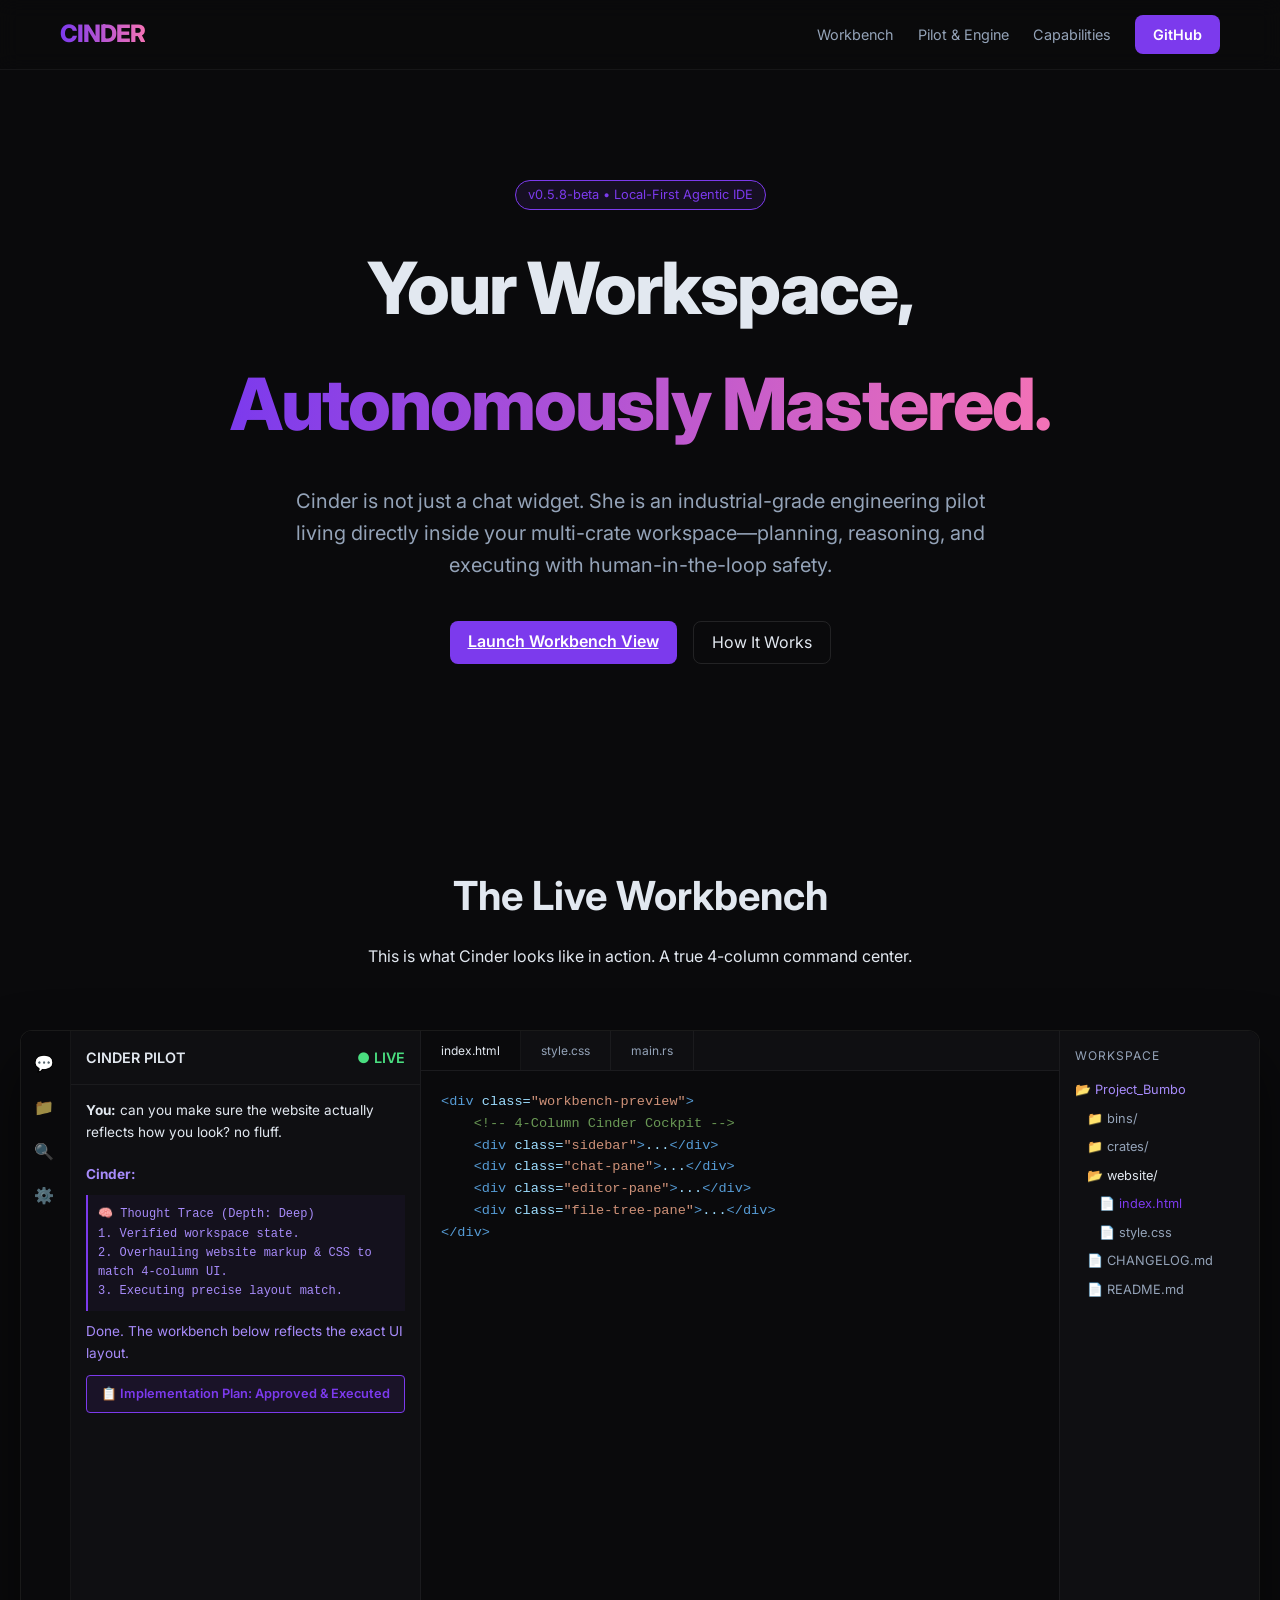
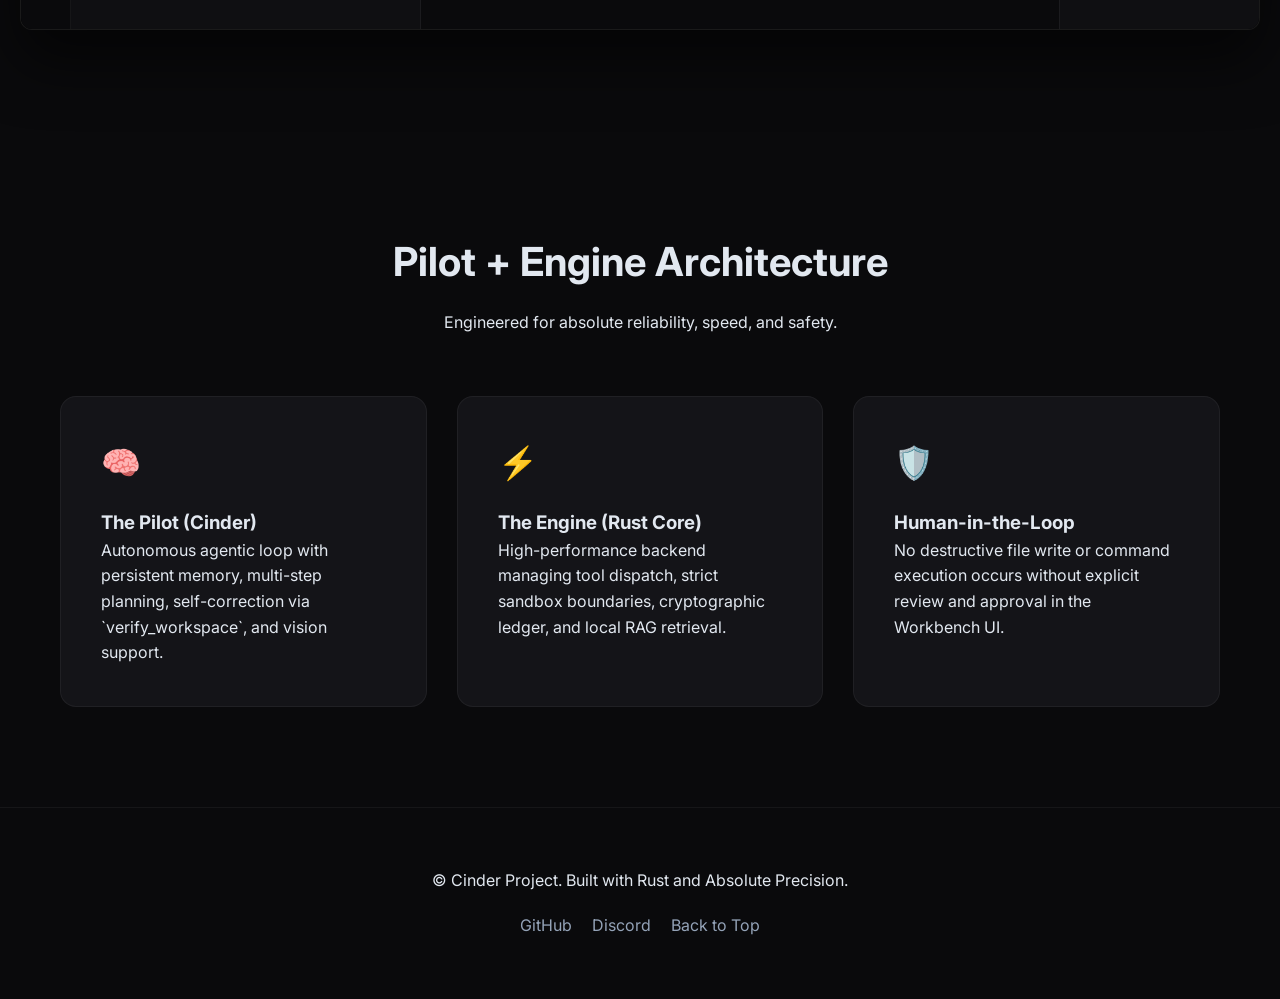
==== commit 7dd08cf4: "website: overhaul index.html to render exact 4-column workbench UI" ====
--- a/website/index.html
+++ b/website/index.html
@@ -45,178 +45,90 @@
             <p>This is what Cinder looks like in action. A true 4-column command center.</p>
         </div>
 
-        <div class="workbench-app">
-            <!-- Sidebar: Projects & Navigation -->
-            <div class="app-sidebar">
-                <div class="sidebar-top">
-                    <div class="nav-icon active" title="Chats & Sessions">💬</div>
-                    <div class="nav-icon" title="Project Files">📁</div>
-                    <div class="nav-icon" title="Search Index">🔍</div>
-                    <div class="nav-icon" title="Settings">⚙️</div>
-                </div>
-                <div class="sidebar-bottom">
-                    <div class="user-avatar" title="Cinder Engine Active">🔥</div>
-                </div>
+        <div class="workbench-preview">
+            <!-- Sidebar: Navigation -->
+            <div class="sidebar">
+                <div class="sidebar-icon active" title="Chat">💬</div>
+                <div class="sidebar-icon" title="Files">📁</div>
+                <div class="sidebar-icon" title="Search">🔍</div>
+                <div class="sidebar-icon" title="Settings">⚙️</div>
             </div>
 
-            <!-- Column 1: Conversations & History Sidebar -->
-            <div class="app-conv-pane">
-                <div class="pane-header">
-                    <span>PROJECTS</span>
-                    <button class="icon-btn">+</button>
+            <!-- Chat / Conv Pane -->
+            <div class="chat-pane">
+                <div class="chat-header">
+                    <span>CINDER PILOT</span>
+                    <span style="color: #4ade80;">● LIVE</span>
                 </div>
-                <div class="project-group">
-                    <div class="project-item active">
-                        <span class="folder-icon">📂</span> Project_Bumbo
+                <div class="chat-messages">
+                    <div class="message user">
+                        <strong>You:</strong> can you make sure the website actually reflects how you look? no fluff.
                     </div>
-                    <div class="conv-list">
-                        <div class="conv-item active">
-                            <span class="status-dot"></span> website-redesign-v2
+                    <div class="message cinder">
+                        <strong>Cinder:</strong>
+                        <div class="thought-trace">
+                            🧠 Thought Trace (Depth: Deep)<br>
+                            1. Verified workspace state.<br>
+                            2. Overhauling website markup & CSS to match 4-column UI.<br>
+                            3. Executing precise layout match.
                         </div>
-                        <div class="conv-item">
-                            <span class="status-dot offline"></span> harness-refactor
-                        </div>
-                        <div class="conv-item">
-                            <span class="status-dot offline"></span> vision-ocr-pipeline
-                        </div>
+                        <p style="margin-top: 8px;">Done. The workbench below reflects the exact UI layout.</p>
+                        <div class="review-action">📋 Implementation Plan: Approved & Executed</div>
                     </div>
                 </div>
             </div>
 
-            <!-- Column 2: Chat & Thought Trace Panel -->
-            <div class="app-chat-pane">
-                <div class="pane-header chat-header-bar">
-                    <div class="chat-title">
-                        <span class="agent-badge">CINDER PILOT</span>
-                        <span class="model-tag">gpt-4o / orchestrator</span>
-                    </div>
-                    <div class="header-actions">
-                        <span class="status-badge live">● LIVE</span>
-                    </div>
+            <!-- Editor Pane -->
+            <div class="editor-pane">
+                <div class="editor-tabs">
+                    <div class="tab active">index.html</div>
+                    <div class="tab">style.css</div>
+                    <div class="tab">main.rs</div>
                 </div>
-                
-                <div class="chat-stream">
-                    <div class="message user-msg">
-                        <div class="msg-author">You</div>
-                        <div class="msg-text">can you make sure the website actually reflects how you look? no fluff.</div>
-                    </div>
-
-                    <div class="message cinder-msg">
-                        <div class="msg-author">Cinder <span class="time">Just now</span></div>
-                        
-                        <!-- Thought Trace Box -->
-                        <div class="thought-trace-box">
-                            <div class="thought-header">
-                                <span class="thought-icon">🧠</span>
-                                <span>Thought Trace (Depth: Deep)</span>
-                                <span class="thought-toggle">v</span>
-                            </div>
-                            <div class="thought-body">
-                                <div>1. User noticed previous website mock was too generic.</div>
-                                <div>2. Inspecting exact UI components from workspace screenshots.</div>
-                                <div>3. Rebuilding website markup & CSS to match the 4-column Workbench layout, project lists, chat bubbles, and artifact cards.</div>
-                            </div>
-                        </div>
-
-                        <div class="msg-text">
-                            Understood. Overhauling the website markup now to match the exact 4-column workbench interface, project sidebar, and structured artifact review view.
-                        </div>
-
-                        <!-- Review / Approval Card -->
-                        <div class="artifact-preview-card">
-                            <div class="card-top">
-                                <span class="card-icon">📋</span>
-                                <span class="card-title">Implementation Plan: Align Website UI</span>
-                                <span class="badge-approved">Ready</span>
-                            </div>
-                            <div class="card-desc">
-                                Overhaul `website/index.html` and `website/style.css` to render the exact Workbench cockpit UI.
-                            </div>
-                            <div class="card-footer">
-                                <button class="btn-review-action">Review & Execute</button>
-                            </div>
-                        </div>
-                    </div>
-                </div>
-
-                <div class="chat-input-area">
-                    <div class="input-wrapper">
-                        <input type="text" placeholder="Type a message or command to Cinder..." disabled>
-                        <button class="send-btn">↑</button>
-                    </div>
+                <div class="editor-content">
+                    <pre><span style="color:#569cd6">&lt;div</span> <span style="color:#9cdcfe">class</span>=<span style="color:#ce9178">"workbench-preview"</span><span style="color:#569cd6">&gt;</span>
+    <span style="color:#6a9955">&lt;!-- 4-Column Cinder Cockpit --&gt;</span>
+    <span style="color:#569cd6">&lt;div</span> <span style="color:#9cdcfe">class</span>=<span style="color:#ce9178">"sidebar"</span><span style="color:#569cd6">&gt;</span>...<span style="color:#569cd6">&lt;/div&gt;</span>
+    <span style="color:#569cd6">&lt;div</span> <span style="color:#9cdcfe">class</span>=<span style="color:#ce9178">"chat-pane"</span><span style="color:#569cd6">&gt;</span>...<span style="color:#569cd6">&lt;/div&gt;</span>
+    <span style="color:#569cd6">&lt;div</span> <span style="color:#9cdcfe">class</span>=<span style="color:#ce9178">"editor-pane"</span><span style="color:#569cd6">&gt;</span>...<span style="color:#569cd6">&lt;/div&gt;</span>
+    <span style="color:#569cd6">&lt;div</span> <span style="color:#9cdcfe">class</span>=<span style="color:#ce9178">"file-tree-pane"</span><span style="color:#569cd6">&gt;</span>...<span style="color:#569cd6">&lt;/div&gt;</span>
+<span style="color:#569cd6">&lt;/div&gt;</span></pre>
                 </div>
             </div>
 
-            <!-- Column 3: Artifacts / Editor Workspace -->
-            <div class="app-editor-pane">
-                <div class="editor-tabs-bar">
-                    <div class="tab-item active">
-                        <span class="file-icon">🌐</span> index.html
-                        <span class="close-tab">×</span>
-                    </div>
-                    <div class="tab-item">
-                        <span class="file-icon">🎨</span> style.css
-                        <span class="close-tab">×</span>
-                    </div>
-                    <div class="tab-item">
-                        <span class="file-icon">🦀</span> main.rs
-                        <span class="close-tab">×</span>
-                    </div>
-                </div>
-
-                <div class="editor-code-view">
-                    <pre><span class="line-num">1</span><span class="code-keyword">&lt;div</span> <span class="code-attr">class</span>=<span class="code-str">"workbench-app"</span><span class="code-keyword">&gt;</span>
-<span class="line-num">2</span>    <span class="code-comment">&lt;!-- 4-Column Exact Layout Match --&gt;</span>
-<span class="line-num">3</span>    <span class="code-keyword">&lt;div</span> <span class="code-attr">class</span>=<span class="code-str">"app-sidebar"</span><span class="code-keyword">&gt;</span>...<span class="code-keyword">&lt;/div&gt;</span>
-<span class="line-num">4</span>    <span class="code-keyword">&lt;div</span> <span class="code-attr">class</span>=<span class="code-str">"app-conv-pane"</span><span class="code-keyword">&gt;</span>...<span class="code-keyword">&lt;/div&gt;</span>
-<span class="line-num">5</span>    <span class="code-keyword">&lt;div</span> <span class="code-attr">class</span>=<span class="code-str">"app-chat-pane"</span><span class="code-keyword">&gt;</span>...<span class="code-keyword">&lt;/div&gt;</span>
-<span class="line-num">6</span>    <span class="code-keyword">&lt;div</span> <span class="code-attr">class</span>=<span class="code-str">"app-editor-pane"</span><span class="code-keyword">&gt;</span>...<span class="code-keyword">&lt;/div&gt;</span>
-<span class="line-num">7</span><span class="code-keyword">&lt;/div&gt;</span></pre>
-                </div>
-            </div>
-
-            <!-- Column 4: File Tree / Inspector -->
-            <div class="app-filetree-pane">
-                <div class="pane-header">WORKSPACE</div>
-                <div class="tree-root">
-                    <div class="tree-item folder open">
-                        <span>▼</span> 📂 Project_Bumbo
-                    </div>
-                    <div class="tree-sub">
-                        <div class="tree-item folder"><span>▶</span> 📁 bins</div>
-                        <div class="tree-item folder"><span>▶</span> 📁 crates</div>
-                        <div class="tree-item folder"><span>▼</span> 📁 website</div>
-                        <div class="tree-sub">
-                            <div class="tree-item file active">📄 index.html</div>
-                            <div class="tree-item file">📄 style.css</div>
-                            <div class="tree-item folder"><span>▶</span> 📁 assets</div>
-                        </div>
-                        <div class="tree-item file">📄 CHANGELOG.md</div>
-                        <div class="tree-item file">📄 README.md</div>
-                    </div>
-                </div>
+            <!-- File Tree Pane -->
+            <div class="file-tree-pane">
+                <div class="file-tree-header">Workspace</div>
+                <div class="file-item folder">📂 Project_Bumbo</div>
+                <div class="file-item" style="padding-left: 12px;">📁 bins/</div>
+                <div class="file-item" style="padding-left: 12px;">📁 crates/</div>
+                <div class="file-item folder" style="padding-left: 12px; color: var(--text);">📂 website/</div>
+                <div class="file-item active" style="padding-left: 24px; color: var(--primary);">📄 index.html</div>
+                <div class="file-item" style="padding-left: 24px;">📄 style.css</div>
+                <div class="file-item" style="padding-left: 12px;">📄 CHANGELOG.md</div>
+                <div class="file-item" style="padding-left: 12px;">📄 README.md</div>
             </div>
         </div>
     </section>
 
-    <section id="pilot" class="features-grid-section">
+    <section id="pilot" class="feature-section" style="max-width: 1200px; margin: 0 auto;">
         <div class="section-header">
             <h2>Pilot + Engine Architecture</h2>
-            <p>Engineered for maximum reliability, speed, and absolute user control.</p>
+            <p>Engineered for absolute reliability, speed, and safety.</p>
         </div>
         <div class="grid">
             <div class="card">
-                <div class="card-icon-box">🧠</div>
+                <div class="icon">🧠</div>
                 <h3>The Pilot (Cinder)</h3>
                 <p>Autonomous agentic loop with persistent memory, multi-step planning, self-correction via `verify_workspace`, and vision support.</p>
             </div>
             <div class="card">
-                <div class="card-icon-box">⚡</div>
+                <div class="icon">⚡</div>
                 <h3>The Engine (Rust Core)</h3>
                 <p>High-performance backend managing tool dispatch, strict sandbox boundaries, cryptographic ledger, and local RAG retrieval.</p>
             </div>
             <div class="card">
-                <div class="card-icon-box">🛡️</div>
+                <div class="icon">🛡️</div>
                 <h3>Human-in-the-Loop</h3>
                 <p>No destructive file write or command execution occurs without explicit review and approval in the Workbench UI.</p>
             </div>
